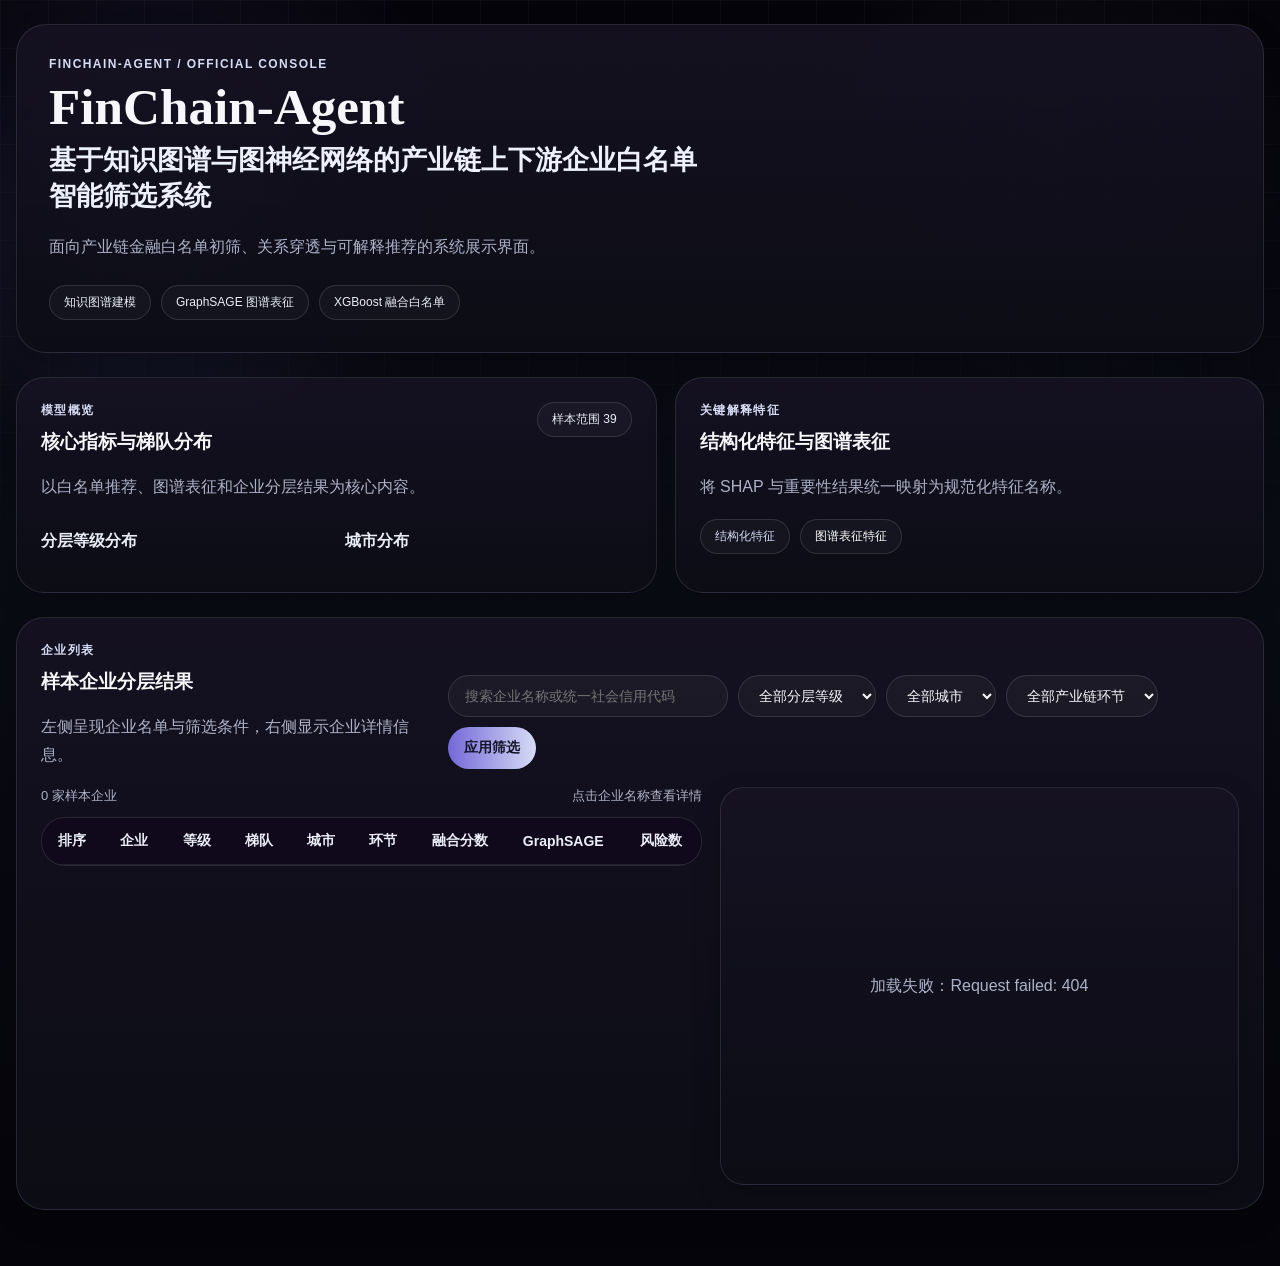
==== prototype_app/frontend/index.html @ d61d512c "Initial FinChain-Agent Pages release" ====
<!doctype html>
<html lang="zh-CN">
  <head>
    <meta charset="utf-8" />
    <meta name="viewport" content="width=device-width, initial-scale=1" />
    <title>FinChain-Agent 正式版展示台</title>
    <link rel="stylesheet" href="./styles.css" />
  </head>
  <body>
    <div class="backdrop">
      <div class="aurora aurora-a"></div>
      <div class="aurora aurora-b"></div>
      <div class="noise-overlay"></div>
      <div class="grid-overlay"></div>
    </div>

    <main class="page-shell">
      <section class="hero glass-surface glass-surface--hero" data-glass data-glass-mode="static">
        <div class="hero-copy">
          <p class="eyebrow">FinChain-Agent / Official Console</p>
          <h1>FinChain-Agent</h1>
          <h2>基于知识图谱与图神经网络的产业链上下游企业白名单智能筛选系统</h2>
          <p class="hero-text">
            面向产业链金融白名单初筛、关系穿透与可解释推荐的系统展示界面。
          </p>
          <div class="hero-tags">
            <span>知识图谱建模</span>
            <span>GraphSAGE 图谱表征</span>
            <span>XGBoost 融合白名单</span>
          </div>
        </div>
        <div class="hero-panel">
          <div id="summary-cards" class="summary-grid"></div>
        </div>
      </section>

      <section class="top-grid">
        <article class="panel glass-surface" data-glass data-glass-mode="lite">
          <div class="panel-head">
            <div>
              <p class="panel-kicker">模型概览</p>
              <h3>核心指标与梯队分布</h3>
              <p class="panel-desc">以白名单推荐、图谱表征和企业分层结果为核心内容。</p>
            </div>
            <div class="panel-chip">样本范围 <span id="sample-size-chip">39</span></div>
          </div>

          <div id="metric-panels" class="metric-panels"></div>

          <div class="overview-split">
            <section class="mini-section">
              <h4>分层等级分布</h4>
              <div id="demo-level-distribution" class="bar-list"></div>
            </section>
            <section class="mini-section">
              <h4>城市分布</h4>
              <div id="city-distribution" class="bar-list"></div>
            </section>
          </div>
        </article>

        <article class="panel glass-surface" data-glass data-glass-mode="lite">
          <div class="panel-head">
            <div>
              <p class="panel-kicker">关键解释特征</p>
              <h3>结构化特征与图谱表征</h3>
              <p class="panel-desc">将 SHAP 与重要性结果统一映射为规范化特征名称。</p>
            </div>
          </div>
          <div class="legend-row">
            <span class="legend-pill legend-structured">结构化特征</span>
            <span class="legend-pill legend-graph">图谱表征特征</span>
          </div>
          <div id="feature-importance" class="bar-list feature-list"></div>
        </article>
      </section>

      <section class="bottom-grid">
        <article class="panel glass-surface" data-glass data-glass-mode="static">
          <div class="panel-head filter-head">
            <div>
              <p class="panel-kicker">企业列表</p>
              <h3>样本企业分层结果</h3>
              <p class="panel-desc">左侧呈现企业名单与筛选条件，右侧显示企业详情信息。</p>
            </div>
            <form id="filter-form" class="filter-form">
              <input id="search-input" type="search" placeholder="搜索企业名称或统一社会信用代码" />
              <select id="level-select">
                <option value="">全部分层等级</option>
              </select>
              <select id="city-select">
                <option value="">全部城市</option>
              </select>
              <select id="chain-select">
                <option value="">全部产业链环节</option>
              </select>
              <button type="submit">应用筛选</button>
            </form>
          </div>

          <div class="content-grid">
            <div class="table-panel">
              <div class="table-meta">
                <span id="table-count">0 家样本企业</span>
                <span>点击企业名称查看详情</span>
              </div>
              <div class="table-wrap">
                <table>
                  <thead>
                    <tr>
                      <th>排序</th>
                      <th>企业</th>
                      <th>等级</th>
                      <th>梯队</th>
                      <th>城市</th>
                      <th>环节</th>
                      <th>融合分数</th>
                      <th>GraphSAGE</th>
                      <th>风险数</th>
                    </tr>
                  </thead>
                  <tbody id="company-table-body"></tbody>
                </table>
              </div>
            </div>

            <aside class="detail-panel glass-surface glass-surface--detail" data-glass data-glass-mode="lite">
              <div id="company-detail" class="detail-state">请选择左侧企业查看详情。</div>
            </aside>
          </div>
        </article>
      </section>
    </main>

    <template id="detail-template">
      <div class="detail-card">
        <div class="detail-header">
          <div>
            <p class="detail-eyebrow"></p>
            <h3 class="detail-title"></h3>
            <p class="detail-subtitle"></p>
          </div>
          <div class="level-badge"></div>
        </div>

        <div class="detail-metrics"></div>

        <section class="detail-section detail-section--summary">
          <div>
            <h4>企业概况</h4>
            <p class="detail-report"></p>
          </div>
          <div>
            <h4>解释结果</h4>
            <p><strong>正向驱动：</strong><span class="detail-positive"></span></p>
            <p><strong>负向约束：</strong><span class="detail-negative"></span></p>
          </div>
        </section>

        <section class="detail-section detail-section--split">
          <div>
            <h4>图谱指标</h4>
            <div class="graph-grid"></div>
          </div>
          <div>
            <h4>基础信息</h4>
            <div class="info-grid"></div>
          </div>
        </section>

        <section class="detail-section">
          <h4>经营范围</h4>
          <p class="detail-scope"></p>
        </section>
      </div>
    </template>

    <script>
      window.APP_DATA_MODE = window.APP_DATA_MODE || "api";
      window.APP_API_BASE = window.APP_API_BASE || "";
      window.APP_STATIC_BASE = window.APP_STATIC_BASE || ".";
    </script>
    <script src="./app.js"></script>
  </body>
</html>
---- prototype_app/frontend/styles.css ----
:root {
  --bg: #07040d;
  --bg-2: #12081d;
  --panel: rgba(14, 12, 24, 0.7);
  --panel-strong: rgba(18, 15, 30, 0.84);
  --text: #f7f7fb;
  --muted: #aeb2c7;
  --line: rgba(219, 223, 246, 0.12);
  --white-glow: rgba(255, 255, 255, 0.24);
  --violet: #8d82ff;
  --violet-2: #d7dcf5;
  --violet-3: #6059c7;
  --silver: #eaedf8;
  --soft-blue: #bfc8ea;
  --danger: #7f7aa0;
  --shadow: 0 24px 70px rgba(0, 0, 0, 0.42);
}

* {
  box-sizing: border-box;
}

html,
body {
  min-height: 100%;
}

body {
  margin: 0;
  font-family: "PingFang SC", "Noto Sans SC", "Helvetica Neue", sans-serif;
  color: var(--text);
  background:
    radial-gradient(circle at 12% 15%, rgba(141, 130, 255, 0.12), transparent 20%),
    radial-gradient(circle at 82% 12%, rgba(240, 243, 255, 0.04), transparent 16%),
    radial-gradient(circle at 78% 72%, rgba(96, 89, 199, 0.08), transparent 20%),
    linear-gradient(180deg, #05040a 0%, #0a0c14 42%, #05040a 100%);
}

.backdrop {
  position: fixed;
  inset: 0;
  pointer-events: none;
  overflow: hidden;
}

.aurora {
  position: absolute;
  border-radius: 999px;
  filter: blur(84px);
  opacity: 0.06;
}

.aurora-a {
  width: 420px;
  height: 420px;
  top: 50px;
  left: -60px;
  background: rgba(141, 130, 255, 0.24);
}

.aurora-b {
  width: 360px;
  height: 360px;
  right: -20px;
  top: 180px;
  background: rgba(215, 220, 245, 0.08);
}

.noise-overlay {
  position: absolute;
  inset: 0;
  opacity: 0.004;
  background-image:
    radial-gradient(circle at 20% 20%, white 0.7px, transparent 0.7px),
    radial-gradient(circle at 80% 70%, white 0.7px, transparent 0.7px);
  background-size: 24px 24px, 32px 32px;
}

.grid-overlay {
  position: absolute;
  inset: 0;
  background-image:
    linear-gradient(rgba(222, 226, 245, 0.045) 1px, transparent 1px),
    linear-gradient(90deg, rgba(222, 226, 245, 0.045) 1px, transparent 1px);
  background-size: 48px 48px;
  mask-image: linear-gradient(180deg, rgba(0,0,0,0.7), transparent 90%);
}

.page-shell {
  position: relative;
  width: min(1480px, calc(100vw - 32px));
  margin: 0 auto;
  padding: 24px 0 56px;
}

.glass-surface {
  position: relative;
  overflow: hidden;
  isolation: isolate;
}

.glass-surface--fallback {
  background: linear-gradient(180deg, rgba(22, 18, 34, 0.92), rgba(12, 13, 22, 0.96));
  border: 1px solid rgba(255, 255, 255, 0.14);
  box-shadow:
    inset 0 1px 0 rgba(255, 255, 255, 0.08),
    0 8px 20px rgba(0, 0, 0, 0.16);
}

.hero,
.panel,
.detail-panel {
  border: 1px solid var(--line);
  box-shadow: 0 10px 28px rgba(0, 0, 0, 0.18);
}

.hero,
.top-grid,
.bottom-grid,
.content-grid,
.overview-split,
.metric-panels,
.summary-grid,
.detail-metrics,
.detail-section--summary,
.detail-section--split,
.graph-grid,
.info-grid {
  display: grid;
  gap: 18px;
}

.hero {
  grid-template-columns: minmax(0, 1.15fr) minmax(360px, 0.85fr);
  border-radius: 30px;
  padding: 32px;
  margin-bottom: 24px;
}

.hero-copy {
  padding-right: 12px;
}

.eyebrow,
.panel-kicker,
.detail-eyebrow {
  margin: 0 0 10px;
  color: var(--violet-2);
  letter-spacing: 0.12em;
  text-transform: uppercase;
  font-size: 12px;
  font-weight: 700;
}

.hero h1,
.hero h2,
.panel h3,
.detail-title {
  margin: 0;
  font-family: "STSong", "Songti SC", serif;
}

.hero h1 {
  font-size: clamp(34px, 4vw, 60px);
  line-height: 1;
}

.hero h2 {
  margin-top: 10px;
  font-size: clamp(22px, 2.1vw, 30px);
  line-height: 1.35;
  color: #edf0fb;
  max-width: 920px;
}

.hero-text,
.panel-desc {
  margin: 18px 0 0;
  color: var(--muted);
  line-height: 1.75;
}

.hero-tags {
  display: flex;
  flex-wrap: wrap;
  gap: 10px;
  margin-top: 24px;
}

.hero-tags span,
.panel-chip,
.legend-pill {
  padding: 8px 14px;
  border-radius: 999px;
  border: 1px solid rgba(255, 255, 255, 0.12);
  background: rgba(255, 255, 255, 0.03);
  color: var(--silver);
  font-size: 12px;
}

.summary-grid {
  grid-template-columns: repeat(2, minmax(0, 1fr));
  height: 100%;
}

.summary-card,
.metric-card,
.info-item,
.metric-pill {
  border-radius: 22px;
  padding: 18px;
  border: 1px solid rgba(235, 237, 248, 0.08);
  background: linear-gradient(180deg, rgba(255,255,255,0.035), rgba(255,255,255,0.02));
}

.summary-card .label,
.metric-card .title,
.metric-pill .label,
.info-item .key {
  color: var(--muted);
}

.summary-card .value,
.metric-card .value,
.metric-pill .value {
  margin-top: 12px;
  font-size: clamp(17px, 1.35vw, 24px);
  font-weight: 800;
  color: white;
  line-height: 1.22;
  overflow-wrap: anywhere;
  word-break: break-word;
  hyphens: auto;
  font-variant-numeric: tabular-nums;
}

.summary-card .hint,
.metric-card .hint {
  margin-top: 10px;
  color: var(--muted);
  font-size: 13px;
}

.top-grid {
  grid-template-columns: minmax(0, 1fr) minmax(360px, 0.92fr);
  margin-bottom: 24px;
}

.bottom-grid {
  grid-template-columns: 1fr;
}

.panel {
  border-radius: 28px;
  padding: 24px;
}

.panel-head {
  display: flex;
  align-items: flex-start;
  justify-content: space-between;
  gap: 16px;
  margin-bottom: 18px;
}

.overview-split {
  grid-template-columns: repeat(2, minmax(0, 1fr));
  margin-top: 12px;
}

.mini-section h4,
.detail-section h4 {
  margin: 0 0 12px;
  color: var(--silver);
}

.legend-row {
  display: flex;
  gap: 10px;
  margin-bottom: 14px;
}

.legend-structured {
  color: var(--violet-2);
}

.legend-graph {
  color: white;
}

.bar-list {
  display: flex;
  flex-direction: column;
  gap: 12px;
}

.bar-row {
  display: grid;
  gap: 8px;
}

.bar-meta {
  display: flex;
  justify-content: space-between;
  gap: 8px;
  font-size: 13px;
  color: var(--silver);
}

.bar-track {
  width: 100%;
  height: 10px;
  border-radius: 999px;
  background: rgba(255, 255, 255, 0.08);
  overflow: hidden;
}

.bar-fill {
  height: 100%;
  border-radius: inherit;
  background: linear-gradient(90deg, var(--violet-3), var(--violet-2));
}

.bar-fill.graph {
  background: linear-gradient(90deg, #4f4ca8, #d7dcf5);
}

.filter-head {
  align-items: end;
}

.filter-form {
  display: flex;
  flex-wrap: wrap;
  gap: 10px;
}

.filter-form input,
.filter-form select,
.filter-form button {
  height: 42px;
  border-radius: 999px;
  border: 1px solid rgba(255, 255, 255, 0.12);
  padding: 0 16px;
  font-size: 14px;
  background: rgba(255, 255, 255, 0.04);
  color: var(--text);
}

.filter-form input {
  min-width: 280px;
}

.filter-form button {
  background: linear-gradient(90deg, #7368d8, #d7dcf5);
  color: #121528;
  border: none;
  cursor: pointer;
  font-weight: 700;
}

.content-grid {
  grid-template-columns: minmax(0, 1.12fr) minmax(360px, 0.88fr);
}

.table-meta {
  display: flex;
  justify-content: space-between;
  gap: 12px;
  margin-bottom: 12px;
  color: var(--muted);
  font-size: 13px;
}

.table-wrap {
  overflow: auto;
  border: 1px solid rgba(255, 255, 255, 0.08);
  border-radius: 24px;
  background: rgba(255, 255, 255, 0.025);
}

table {
  width: 100%;
  border-collapse: collapse;
}

th,
td {
  text-align: left;
  padding: 14px 16px;
  border-bottom: 1px solid rgba(255, 255, 255, 0.06);
  font-size: 14px;
}

th {
  position: sticky;
  top: 0;
  background: rgba(17, 10, 28, 0.96);
  color: var(--silver);
  z-index: 1;
}

tbody tr {
  cursor: pointer;
  transition: background 120ms ease;
}

tbody tr:hover,
tbody tr.active {
  background: rgba(141, 130, 255, 0.08);
}

td.level-a,
td.level-b,
td.level-c,
td.level-d {
  font-weight: 800;
}

td.level-a {
  color: white;
}

td.level-b {
  color: var(--violet-2);
}

td.level-c {
  color: var(--soft-blue);
}

td.level-d {
  color: var(--danger);
}

.detail-panel {
  border-radius: 24px;
  padding: 18px;
}

.detail-state,
.empty-state,
.empty-row {
  color: var(--muted);
  text-align: center;
  padding: 18px 12px;
}

.detail-state {
  min-height: 360px;
  display: flex;
  align-items: center;
  justify-content: center;
  line-height: 1.7;
}

.detail-card {
  display: grid;
  gap: 18px;
}

.detail-header {
  display: flex;
  justify-content: space-between;
  gap: 14px;
  align-items: flex-start;
}

.detail-title {
  font-size: 28px;
}

.detail-subtitle {
  margin: 6px 0 0;
  color: var(--muted);
  overflow-wrap: anywhere;
}

.level-badge {
  min-width: 58px;
  height: 58px;
  border-radius: 18px;
  display: grid;
  place-items: center;
  background: linear-gradient(135deg, #edf0fb, var(--violet));
  box-shadow: 0 4px 14px rgba(141, 130, 255, 0.12);
  color: #171a2c;
  font-weight: 900;
  font-size: 28px;
}

.detail-metrics {
  grid-template-columns: repeat(4, minmax(0, 1fr));
}

.detail-section {
  border-top: 1px solid rgba(255, 255, 255, 0.08);
  padding-top: 16px;
}

.detail-section p {
  margin: 0;
  color: var(--silver);
  line-height: 1.8;
  overflow-wrap: anywhere;
}

.metric-pill,
.info-item {
  min-width: 0;
}

.detail-section--summary,
.detail-section--split {
  grid-template-columns: repeat(2, minmax(0, 1fr));
  align-items: start;
}

.graph-grid,
.info-grid {
  grid-template-columns: repeat(2, minmax(0, 1fr));
}

.info-item .val {
  line-height: 1.55;
  word-break: break-word;
  color: white;
  overflow-wrap: anywhere;
}

@media (max-width: 1180px) {
  .hero,
  .top-grid,
  .content-grid,
  .overview-split,
  .detail-section--summary,
  .detail-section--split {
    grid-template-columns: 1fr;
  }

  .detail-metrics {
    grid-template-columns: repeat(2, minmax(0, 1fr));
  }
}

@media (max-width: 720px) {
  .page-shell {
    width: min(100vw - 20px, 100%);
    padding-top: 14px;
  }

  .hero,
  .panel,
  .detail-panel {
    border-radius: 22px;
    padding: 18px;
  }

  .summary-grid,
  .metric-panels,
  .detail-metrics,
  .graph-grid,
  .info-grid {
    grid-template-columns: 1fr;
  }

  .filter-form input {
    min-width: 100%;
  }
}
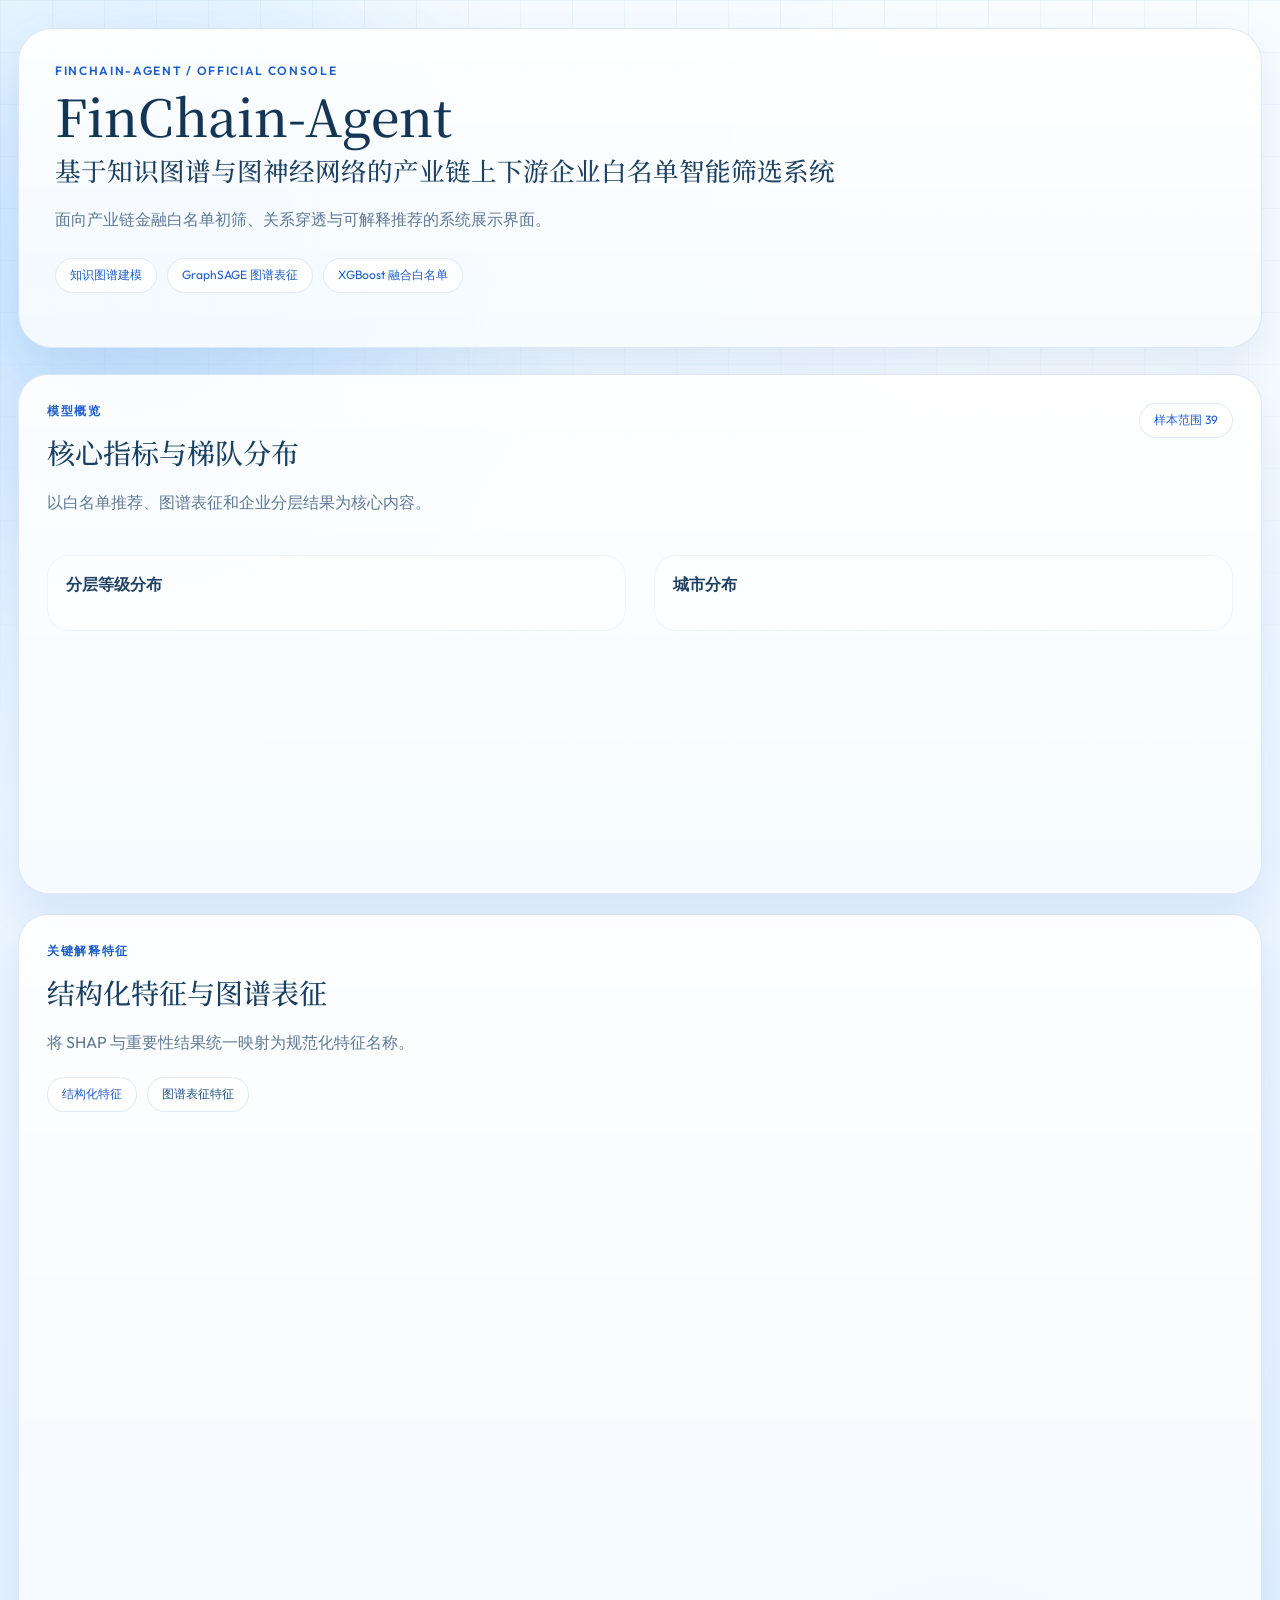
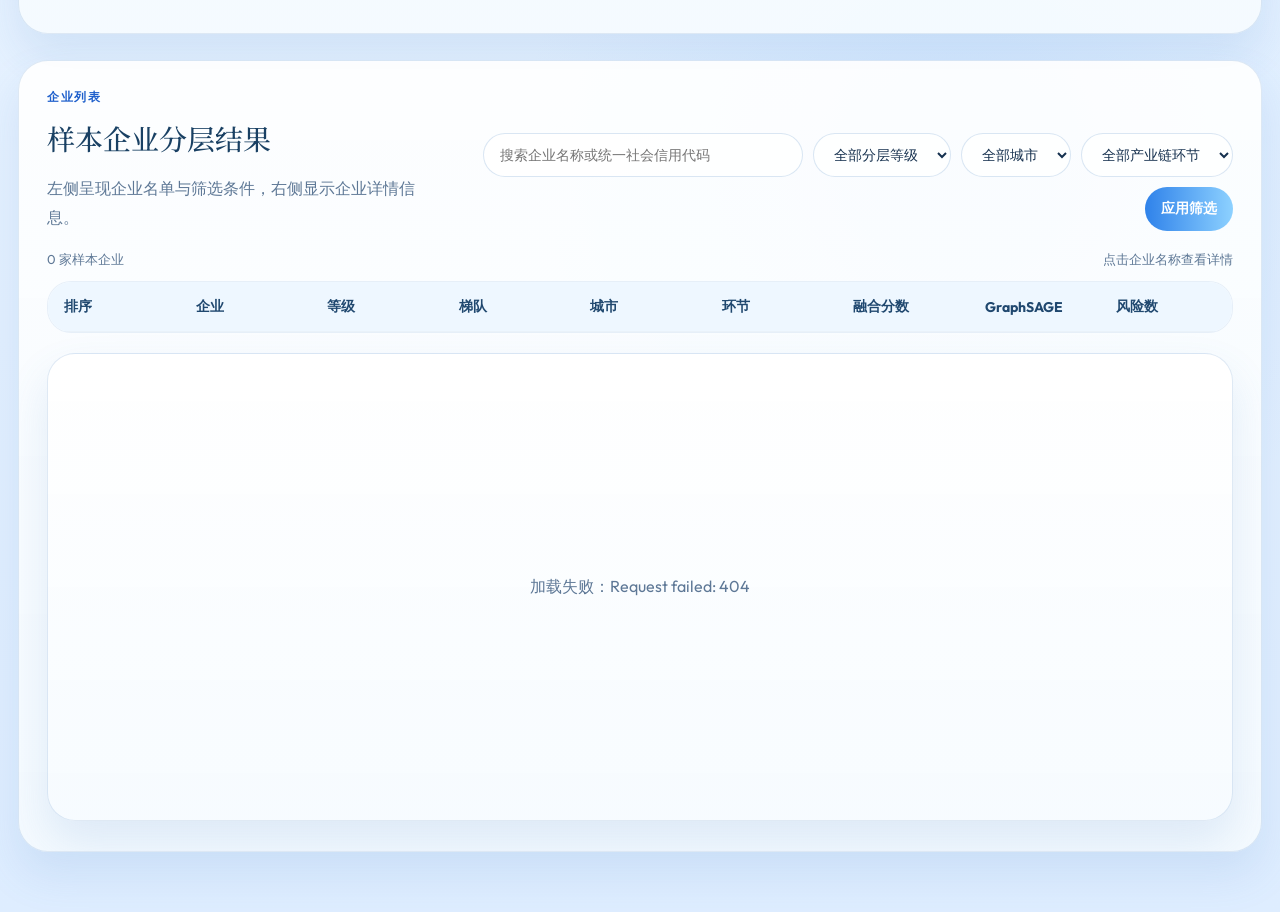
==== commit c09a0d56: "Refine blue layout and widen key sections" ====
--- a/prototype_app/frontend/index.html
+++ b/prototype_app/frontend/index.html
@@ -4,6 +4,12 @@
     <meta charset="utf-8" />
     <meta name="viewport" content="width=device-width, initial-scale=1" />
     <title>FinChain-Agent 正式版展示台</title>
+    <link rel="preconnect" href="https://fonts.googleapis.com" />
+    <link rel="preconnect" href="https://fonts.gstatic.com" crossorigin />
+    <link
+      href="https://fonts.googleapis.com/css2?family=Noto+Serif+SC:wght@400;500;600&family=Outfit:wght@300;400;500;600;700&display=swap"
+      rel="stylesheet"
+    />
     <link rel="stylesheet" href="./styles.css" />
   </head>
   <body>
@@ -35,7 +41,7 @@
       </section>
 
       <section class="top-grid">
-        <article class="panel glass-surface" data-glass data-glass-mode="lite">
+        <article class="panel panel--overview glass-surface" data-glass data-glass-mode="lite">
           <div class="panel-head">
             <div>
               <p class="panel-kicker">模型概览</p>
@@ -59,7 +65,7 @@
           </div>
         </article>
 
-        <article class="panel glass-surface" data-glass data-glass-mode="lite">
+        <article class="panel panel--insight glass-surface" data-glass data-glass-mode="lite">
           <div class="panel-head">
             <div>
               <p class="panel-kicker">关键解释特征</p>
--- a/prototype_app/frontend/styles.css
+++ b/prototype_app/frontend/styles.css
@@ -1,19 +1,20 @@
 :root {
-  --bg: #07040d;
-  --bg-2: #12081d;
-  --panel: rgba(14, 12, 24, 0.7);
-  --panel-strong: rgba(18, 15, 30, 0.84);
-  --text: #f7f7fb;
-  --muted: #aeb2c7;
-  --line: rgba(219, 223, 246, 0.12);
-  --white-glow: rgba(255, 255, 255, 0.24);
-  --violet: #8d82ff;
-  --violet-2: #d7dcf5;
-  --violet-3: #6059c7;
-  --silver: #eaedf8;
-  --soft-blue: #bfc8ea;
-  --danger: #7f7aa0;
-  --shadow: 0 24px 70px rgba(0, 0, 0, 0.42);
+  --bg: #eef6ff;
+  --bg-2: #d9ebff;
+  --panel: rgba(255, 255, 255, 0.8);
+  --panel-strong: rgba(255, 255, 255, 0.92);
+  --text: #16314f;
+  --muted: #5e7896;
+  --line: rgba(80, 134, 191, 0.18);
+  --line-strong: rgba(80, 134, 191, 0.32);
+  --blue: #3b82f6;
+  --blue-2: #74b8ff;
+  --blue-3: #1d5ecb;
+  --ice: #f7fbff;
+  --sky: #d8ecff;
+  --soft: #90aeca;
+  --danger: #6d8aa8;
+  --shadow: 0 22px 44px rgba(79, 135, 196, 0.14);
 }
 
 * {
@@ -27,13 +28,13 @@
 
 body {
   margin: 0;
-  font-family: "PingFang SC", "Noto Sans SC", "Helvetica Neue", sans-serif;
+  font-family: "Outfit", "Avenir Next", "PingFang SC", "Noto Sans SC", sans-serif;
   color: var(--text);
   background:
-    radial-gradient(circle at 12% 15%, rgba(141, 130, 255, 0.12), transparent 20%),
-    radial-gradient(circle at 82% 12%, rgba(240, 243, 255, 0.04), transparent 16%),
-    radial-gradient(circle at 78% 72%, rgba(96, 89, 199, 0.08), transparent 20%),
-    linear-gradient(180deg, #05040a 0%, #0a0c14 42%, #05040a 100%);
+    radial-gradient(circle at 8% 12%, rgba(116, 184, 255, 0.24), transparent 20%),
+    radial-gradient(circle at 84% 10%, rgba(255, 255, 255, 0.7), transparent 18%),
+    radial-gradient(circle at 75% 70%, rgba(130, 189, 255, 0.18), transparent 22%),
+    linear-gradient(180deg, #f5fbff 0%, #eaf4ff 45%, #deedff 100%);
 }
 
 .backdrop {
@@ -46,33 +47,33 @@
 .aurora {
   position: absolute;
   border-radius: 999px;
-  filter: blur(84px);
-  opacity: 0.06;
+  filter: blur(92px);
+  opacity: 0.48;
 }
 
 .aurora-a {
+  width: 460px;
+  height: 460px;
+  top: 36px;
+  left: -60px;
+  background: rgba(125, 191, 255, 0.34);
+}
+
+.aurora-b {
   width: 420px;
   height: 420px;
-  top: 50px;
-  left: -60px;
-  background: rgba(141, 130, 255, 0.24);
-}
-
-.aurora-b {
-  width: 360px;
-  height: 360px;
-  right: -20px;
-  top: 180px;
-  background: rgba(215, 220, 245, 0.08);
+  right: 0;
+  top: 200px;
+  background: rgba(255, 255, 255, 0.46);
 }
 
 .noise-overlay {
   position: absolute;
   inset: 0;
-  opacity: 0.004;
+  opacity: 0.01;
   background-image:
-    radial-gradient(circle at 20% 20%, white 0.7px, transparent 0.7px),
-    radial-gradient(circle at 80% 70%, white 0.7px, transparent 0.7px);
+    radial-gradient(circle at 20% 20%, #7cb3e8 0.6px, transparent 0.6px),
+    radial-gradient(circle at 80% 70%, #7cb3e8 0.6px, transparent 0.6px);
   background-size: 24px 24px, 32px 32px;
 }
 
@@ -80,17 +81,17 @@
   position: absolute;
   inset: 0;
   background-image:
-    linear-gradient(rgba(222, 226, 245, 0.045) 1px, transparent 1px),
-    linear-gradient(90deg, rgba(222, 226, 245, 0.045) 1px, transparent 1px);
-  background-size: 48px 48px;
-  mask-image: linear-gradient(180deg, rgba(0,0,0,0.7), transparent 90%);
+    linear-gradient(rgba(125, 176, 226, 0.11) 1px, transparent 1px),
+    linear-gradient(90deg, rgba(125, 176, 226, 0.11) 1px, transparent 1px);
+  background-size: 52px 52px;
+  mask-image: linear-gradient(180deg, rgba(0, 0, 0, 0.88), transparent 96%);
 }
 
 .page-shell {
   position: relative;
-  width: min(1480px, calc(100vw - 32px));
+  width: min(1720px, calc(100vw - 36px));
   margin: 0 auto;
-  padding: 24px 0 56px;
+  padding: 28px 0 60px;
 }
 
 .glass-surface {
@@ -100,18 +101,18 @@
 }
 
 .glass-surface--fallback {
-  background: linear-gradient(180deg, rgba(22, 18, 34, 0.92), rgba(12, 13, 22, 0.96));
-  border: 1px solid rgba(255, 255, 255, 0.14);
+  background: linear-gradient(180deg, rgba(255, 255, 255, 0.9), rgba(246, 251, 255, 0.92));
+  border: 1px solid rgba(97, 146, 201, 0.16);
   box-shadow:
-    inset 0 1px 0 rgba(255, 255, 255, 0.08),
-    0 8px 20px rgba(0, 0, 0, 0.16);
+    inset 0 1px 0 rgba(255, 255, 255, 0.88),
+    0 12px 26px rgba(111, 163, 223, 0.12);
 }
 
 .hero,
 .panel,
 .detail-panel {
   border: 1px solid var(--line);
-  box-shadow: 0 10px 28px rgba(0, 0, 0, 0.18);
+  box-shadow: var(--shadow);
 }
 
 .hero,
@@ -127,29 +128,29 @@
 .graph-grid,
 .info-grid {
   display: grid;
-  gap: 18px;
+  gap: 20px;
 }
 
 .hero {
-  grid-template-columns: minmax(0, 1.15fr) minmax(360px, 0.85fr);
-  border-radius: 30px;
-  padding: 32px;
-  margin-bottom: 24px;
+  grid-template-columns: minmax(0, 1.15fr) minmax(560px, 0.85fr);
+  border-radius: 34px;
+  padding: 34px 36px;
+  margin-bottom: 26px;
 }
 
 .hero-copy {
-  padding-right: 12px;
+  padding-right: 16px;
 }
 
 .eyebrow,
 .panel-kicker,
 .detail-eyebrow {
-  margin: 0 0 10px;
-  color: var(--violet-2);
-  letter-spacing: 0.12em;
+  margin: 0 0 12px;
+  color: var(--blue-3);
+  letter-spacing: 0.14em;
   text-transform: uppercase;
   font-size: 12px;
-  font-weight: 700;
+  font-weight: 600;
 }
 
 .hero h1,
@@ -157,27 +158,37 @@
 .panel h3,
 .detail-title {
   margin: 0;
-  font-family: "STSong", "Songti SC", serif;
+}
+
+.hero h1,
+.hero h2,
+.panel h3,
+.detail-title {
+  font-family: "Noto Serif SC", "Baskerville", serif;
 }
 
 .hero h1 {
-  font-size: clamp(34px, 4vw, 60px);
+  font-size: clamp(40px, 4vw, 68px);
   line-height: 1;
+  font-weight: 500;
+  color: #143656;
 }
 
 .hero h2 {
-  margin-top: 10px;
-  font-size: clamp(22px, 2.1vw, 30px);
-  line-height: 1.35;
-  color: #edf0fb;
-  max-width: 920px;
+  margin-top: 12px;
+  font-size: clamp(24px, 2vw, 34px);
+  line-height: 1.4;
+  color: #1f4264;
+  max-width: 840px;
+  font-weight: 500;
 }
 
 .hero-text,
 .panel-desc {
-  margin: 18px 0 0;
+  margin: 16px 0 0;
   color: var(--muted);
-  line-height: 1.75;
+  line-height: 1.8;
+  max-width: 760px;
 }
 
 .hero-tags {
@@ -192,25 +203,29 @@
 .legend-pill {
   padding: 8px 14px;
   border-radius: 999px;
-  border: 1px solid rgba(255, 255, 255, 0.12);
-  background: rgba(255, 255, 255, 0.03);
-  color: var(--silver);
+  border: 1px solid rgba(71, 130, 194, 0.16);
+  background: rgba(255, 255, 255, 0.76);
+  color: var(--blue-3);
   font-size: 12px;
+  white-space: nowrap;
+}
+
+.hero-panel {
+  display: flex;
+  align-items: stretch;
 }
 
 .summary-grid {
   grid-template-columns: repeat(2, minmax(0, 1fr));
-  height: 100%;
-}
-
-.summary-card,
-.metric-card,
-.info-item,
-.metric-pill {
-  border-radius: 22px;
-  padding: 18px;
-  border: 1px solid rgba(235, 237, 248, 0.08);
-  background: linear-gradient(180deg, rgba(255,255,255,0.035), rgba(255,255,255,0.02));
+  align-content: space-between;
+  width: 100%;
+  gap: 16px 18px;
+}
+
+.summary-card {
+  padding: 4px 2px 12px;
+  border-bottom: 1px solid rgba(85, 136, 194, 0.18);
+  background: transparent;
 }
 
 .summary-card .label,
@@ -223,27 +238,26 @@
 .summary-card .value,
 .metric-card .value,
 .metric-pill .value {
-  margin-top: 12px;
-  font-size: clamp(17px, 1.35vw, 24px);
-  font-weight: 800;
-  color: white;
-  line-height: 1.22;
-  overflow-wrap: anywhere;
-  word-break: break-word;
-  hyphens: auto;
+  margin-top: 8px;
+  font-size: clamp(22px, 1.5vw, 32px);
+  font-weight: 600;
+  color: #15314c;
+  line-height: 1.16;
+  white-space: nowrap;
+  word-break: keep-all;
   font-variant-numeric: tabular-nums;
 }
 
 .summary-card .hint,
 .metric-card .hint {
-  margin-top: 10px;
+  margin-top: 8px;
   color: var(--muted);
   font-size: 13px;
 }
 
 .top-grid {
-  grid-template-columns: minmax(0, 1fr) minmax(360px, 0.92fr);
-  margin-bottom: 24px;
+  grid-template-columns: 1fr;
+  margin-bottom: 26px;
 }
 
 .bottom-grid {
@@ -251,41 +265,77 @@
 }
 
 .panel {
-  border-radius: 28px;
-  padding: 24px;
+  border-radius: 30px;
+  padding: 28px 28px 30px;
 }
 
 .panel-head {
   display: flex;
   align-items: flex-start;
   justify-content: space-between;
-  gap: 16px;
-  margin-bottom: 18px;
+  gap: 18px;
+  margin-bottom: 20px;
+}
+
+.panel-head h3 {
+  font-size: clamp(28px, 2vw, 38px);
+  font-weight: 500;
+  color: #194063;
+}
+
+.panel--overview {
+  min-height: 520px;
+}
+
+.panel--insight {
+  min-height: 720px;
+}
+
+.metric-panels {
+  grid-template-columns: repeat(2, minmax(0, 1fr));
+  margin: 6px 0 6px;
+}
+
+.metric-card {
+  border-radius: 0;
+  padding: 0 0 16px;
+  border: 0;
+  border-bottom: 1px solid rgba(80, 134, 191, 0.16);
+  background: transparent;
 }
 
 .overview-split {
   grid-template-columns: repeat(2, minmax(0, 1fr));
-  margin-top: 12px;
+  margin-top: 18px;
+  gap: 28px;
+}
+
+.mini-section,
+.detail-section {
+  background: rgba(255, 255, 255, 0.36);
+  border: 1px solid rgba(115, 162, 210, 0.1);
+  border-radius: 22px;
+  padding: 18px 18px 20px;
 }
 
 .mini-section h4,
 .detail-section h4 {
-  margin: 0 0 12px;
-  color: var(--silver);
+  margin: 0 0 14px;
+  color: #1f4264;
 }
 
 .legend-row {
   display: flex;
   gap: 10px;
-  margin-bottom: 14px;
+  margin-bottom: 18px;
 }
 
 .legend-structured {
-  color: var(--violet-2);
+  color: var(--blue-3);
 }
 
 .legend-graph {
-  color: white;
+  color: #215386;
 }
 
 .bar-list {
@@ -303,26 +353,37 @@
   display: flex;
   justify-content: space-between;
   gap: 8px;
-  font-size: 13px;
-  color: var(--silver);
+  font-size: 14px;
+  color: #234b74;
+}
+
+.bar-meta span:last-child {
+  flex: 0 0 auto;
+  white-space: nowrap;
 }
 
 .bar-track {
   width: 100%;
   height: 10px;
   border-radius: 999px;
-  background: rgba(255, 255, 255, 0.08);
+  background: rgba(107, 161, 219, 0.18);
   overflow: hidden;
 }
 
 .bar-fill {
   height: 100%;
   border-radius: inherit;
-  background: linear-gradient(90deg, var(--violet-3), var(--violet-2));
+  background: linear-gradient(90deg, var(--blue), var(--blue-2));
 }
 
 .bar-fill.graph {
-  background: linear-gradient(90deg, #4f4ca8, #d7dcf5);
+  background: linear-gradient(90deg, #1d5ecb, #7cc1ff);
+}
+
+.feature-list .bar-meta span:first-child {
+  white-space: nowrap;
+  overflow: hidden;
+  text-overflow: ellipsis;
 }
 
 .filter-head {
@@ -333,34 +394,40 @@
   display: flex;
   flex-wrap: wrap;
   gap: 10px;
+  justify-content: flex-end;
 }
 
 .filter-form input,
 .filter-form select,
 .filter-form button {
-  height: 42px;
+  height: 44px;
   border-radius: 999px;
-  border: 1px solid rgba(255, 255, 255, 0.12);
+  border: 1px solid rgba(71, 130, 194, 0.2);
   padding: 0 16px;
   font-size: 14px;
-  background: rgba(255, 255, 255, 0.04);
+  background: rgba(255, 255, 255, 0.72);
   color: var(--text);
 }
 
 .filter-form input {
-  min-width: 280px;
+  min-width: 320px;
 }
 
 .filter-form button {
-  background: linear-gradient(90deg, #7368d8, #d7dcf5);
-  color: #121528;
+  background: linear-gradient(90deg, #2f82ea, #8dd1ff);
+  color: white;
   border: none;
   cursor: pointer;
-  font-weight: 700;
+  font-weight: 600;
 }
 
 .content-grid {
-  grid-template-columns: minmax(0, 1.12fr) minmax(360px, 0.88fr);
+  grid-template-columns: minmax(860px, 1.55fr) minmax(540px, 0.95fr);
+  align-items: start;
+}
+
+.table-panel {
+  min-width: 0;
 }
 
 .table-meta {
@@ -374,30 +441,32 @@
 
 .table-wrap {
   overflow: auto;
-  border: 1px solid rgba(255, 255, 255, 0.08);
+  border: 1px solid rgba(87, 143, 201, 0.14);
   border-radius: 24px;
-  background: rgba(255, 255, 255, 0.025);
+  background: rgba(255, 255, 255, 0.72);
 }
 
 table {
   width: 100%;
   border-collapse: collapse;
+  table-layout: fixed;
 }
 
 th,
 td {
   text-align: left;
-  padding: 14px 16px;
-  border-bottom: 1px solid rgba(255, 255, 255, 0.06);
+  padding: 15px 16px;
+  border-bottom: 1px solid rgba(93, 148, 205, 0.12);
   font-size: 14px;
 }
 
 th {
   position: sticky;
   top: 0;
-  background: rgba(17, 10, 28, 0.96);
-  color: var(--silver);
+  background: rgba(238, 247, 255, 0.98);
+  color: #20486f;
   z-index: 1;
+  white-space: nowrap;
 }
 
 tbody tr {
@@ -407,35 +476,52 @@
 
 tbody tr:hover,
 tbody tr.active {
-  background: rgba(141, 130, 255, 0.08);
+  background: rgba(116, 184, 255, 0.16);
 }
 
 td.level-a,
 td.level-b,
 td.level-c,
 td.level-d {
-  font-weight: 800;
+  font-weight: 700;
 }
 
 td.level-a {
-  color: white;
+  color: #1650a6;
 }
 
 td.level-b {
-  color: var(--violet-2);
+  color: #2871d0;
 }
 
 td.level-c {
-  color: var(--soft-blue);
+  color: #4d87c5;
 }
 
 td.level-d {
-  color: var(--danger);
+  color: #7997b4;
+}
+
+.cell-rank,
+.cell-level,
+.cell-bucket,
+.cell-city,
+.cell-chain,
+.cell-score,
+.cell-risk {
+  white-space: nowrap;
+}
+
+.cell-company {
+  overflow: hidden;
+  text-overflow: ellipsis;
+  white-space: nowrap;
 }
 
 .detail-panel {
-  border-radius: 24px;
-  padding: 18px;
+  border-radius: 28px;
+  padding: 22px 22px 24px;
+  min-width: 0;
 }
 
 .detail-state,
@@ -447,7 +533,7 @@
 }
 
 .detail-state {
-  min-height: 360px;
+  min-height: 420px;
   display: flex;
   align-items: center;
   justify-content: center;
@@ -456,7 +542,7 @@
 
 .detail-card {
   display: grid;
-  gap: 18px;
+  gap: 22px;
 }
 
 .detail-header {
@@ -467,40 +553,53 @@
 }
 
 .detail-title {
-  font-size: 28px;
+  font-size: 30px;
+  line-height: 1.25;
+  color: #1b4266;
 }
 
 .detail-subtitle {
-  margin: 6px 0 0;
+  margin: 8px 0 0;
   color: var(--muted);
-  overflow-wrap: anywhere;
+  overflow: hidden;
+  text-overflow: ellipsis;
+  white-space: nowrap;
 }
 
 .level-badge {
-  min-width: 58px;
-  height: 58px;
-  border-radius: 18px;
+  min-width: 64px;
+  height: 64px;
+  border-radius: 20px;
   display: grid;
   place-items: center;
-  background: linear-gradient(135deg, #edf0fb, var(--violet));
-  box-shadow: 0 4px 14px rgba(141, 130, 255, 0.12);
-  color: #171a2c;
-  font-weight: 900;
-  font-size: 28px;
+  background: linear-gradient(135deg, #f4fbff, #7fc4ff);
+  box-shadow: 0 10px 20px rgba(83, 150, 214, 0.2);
+  color: #1a4b80;
+  font-weight: 700;
+  font-size: 30px;
 }
 
 .detail-metrics {
   grid-template-columns: repeat(4, minmax(0, 1fr));
+  gap: 14px;
+}
+
+.metric-pill {
+  border-radius: 18px;
+  padding: 14px 0 12px;
+  border: 0;
+  border-bottom: 1px solid rgba(80, 134, 191, 0.18);
+  background: transparent;
 }
 
 .detail-section {
-  border-top: 1px solid rgba(255, 255, 255, 0.08);
-  padding-top: 16px;
+  border-top: 0;
+  padding-top: 18px;
 }
 
 .detail-section p {
   margin: 0;
-  color: var(--silver);
+  color: #244c75;
   line-height: 1.8;
   overflow-wrap: anywhere;
 }
@@ -510,7 +609,10 @@
   min-width: 0;
 }
 
-.detail-section--summary,
+.detail-section--summary {
+  grid-template-columns: 1fr;
+}
+
 .detail-section--split {
   grid-template-columns: repeat(2, minmax(0, 1fr));
   align-items: start;
@@ -519,21 +621,43 @@
 .graph-grid,
 .info-grid {
   grid-template-columns: repeat(2, minmax(0, 1fr));
+  gap: 12px 14px;
+}
+
+.info-item {
+  border-radius: 14px;
+  padding: 12px 0 10px;
+  border: 0;
+  border-bottom: 1px solid rgba(86, 137, 193, 0.14);
+  background: transparent;
 }
 
 .info-item .val {
-  line-height: 1.55;
-  word-break: break-word;
-  color: white;
-  overflow-wrap: anywhere;
+  display: block;
+  line-height: 1.45;
+  white-space: nowrap;
+  overflow: hidden;
+  text-overflow: ellipsis;
+  color: #15314c;
+}
+
+@media (max-width: 1380px) {
+  .hero {
+    grid-template-columns: 1fr;
+  }
+
+  .content-grid {
+    grid-template-columns: 1fr;
+  }
+
+  .detail-panel {
+    order: 2;
+  }
 }
 
 @media (max-width: 1180px) {
-  .hero,
-  .top-grid,
-  .content-grid,
   .overview-split,
-  .detail-section--summary,
+  .metric-panels,
   .detail-section--split {
     grid-template-columns: 1fr;
   }
@@ -545,7 +669,7 @@
 
 @media (max-width: 720px) {
   .page-shell {
-    width: min(100vw - 20px, 100%);
+    width: min(100vw - 18px, 100%);
     padding-top: 14px;
   }
 
@@ -557,7 +681,6 @@
   }
 
   .summary-grid,
-  .metric-panels,
   .detail-metrics,
   .graph-grid,
   .info-grid {
@@ -567,4 +690,9 @@
   .filter-form input {
     min-width: 100%;
   }
-}
+
+  .detail-subtitle,
+  .cell-company {
+    white-space: normal;
+  }
+}
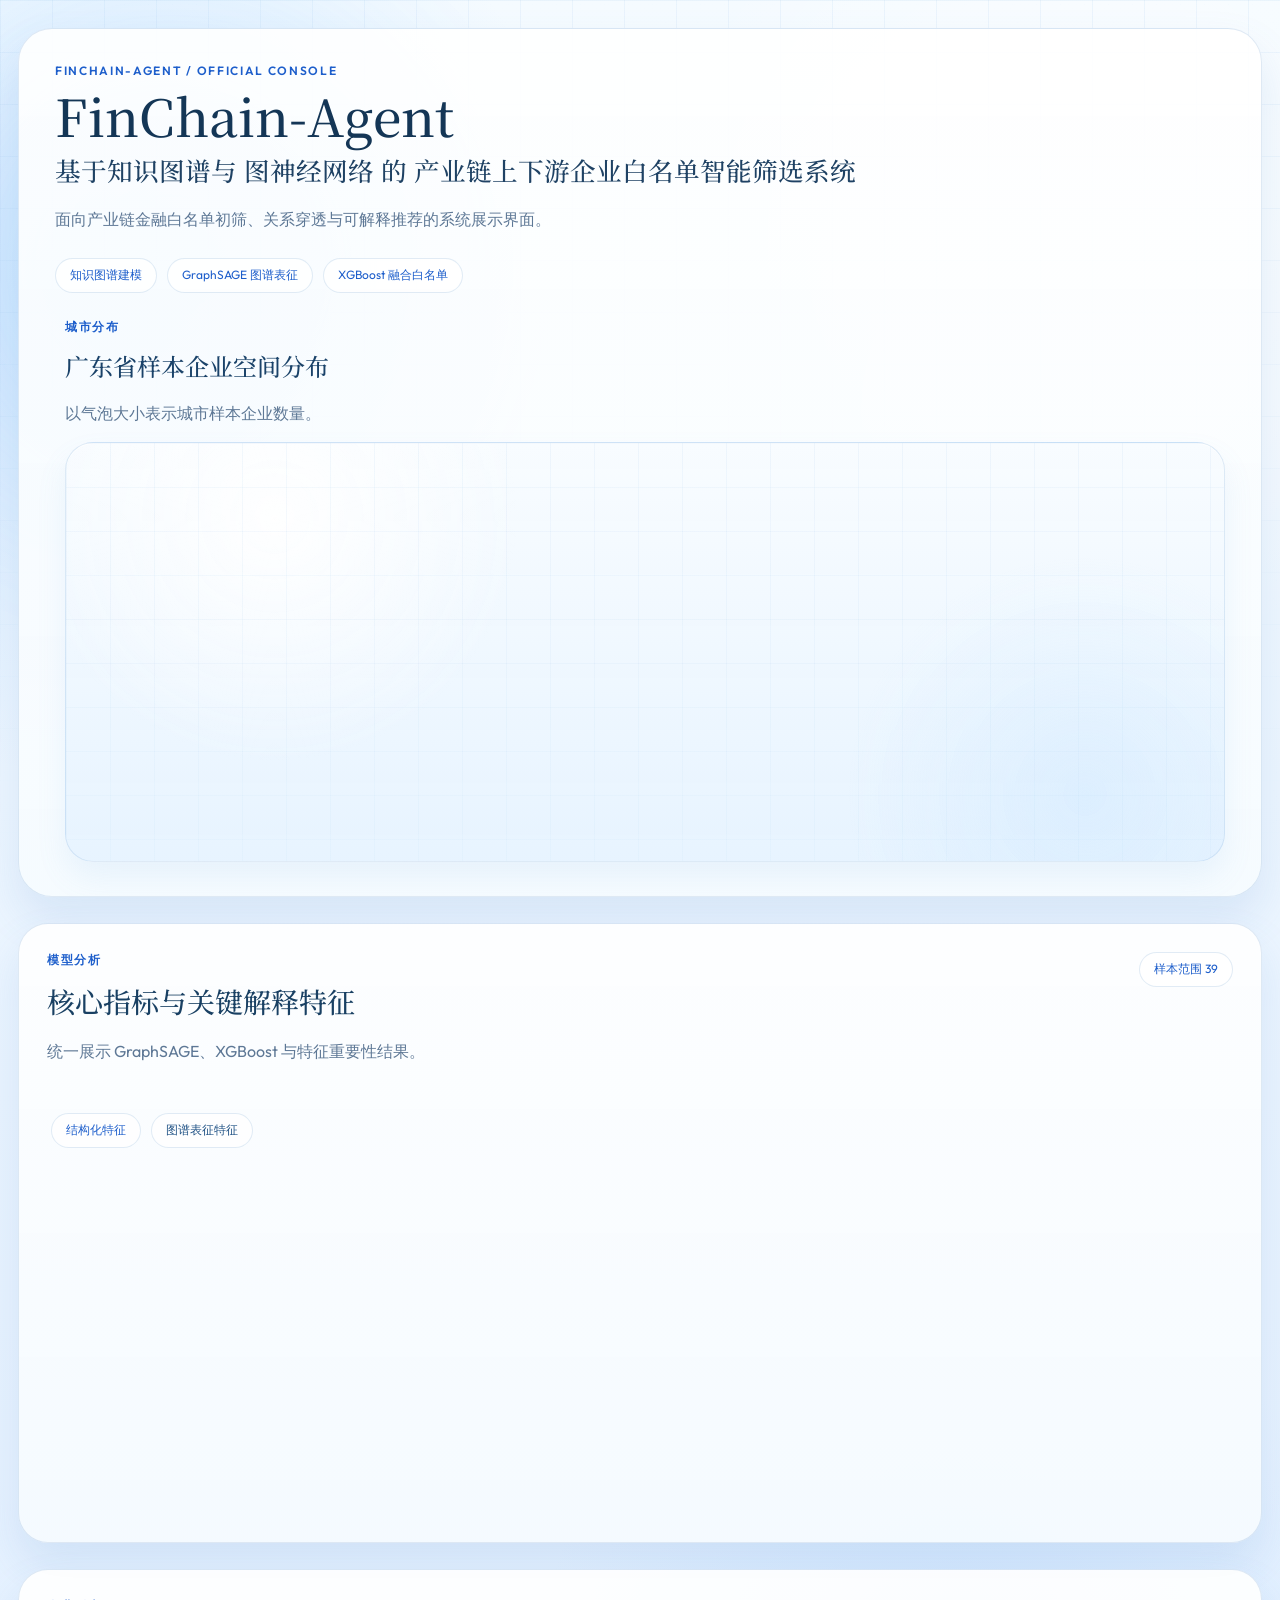
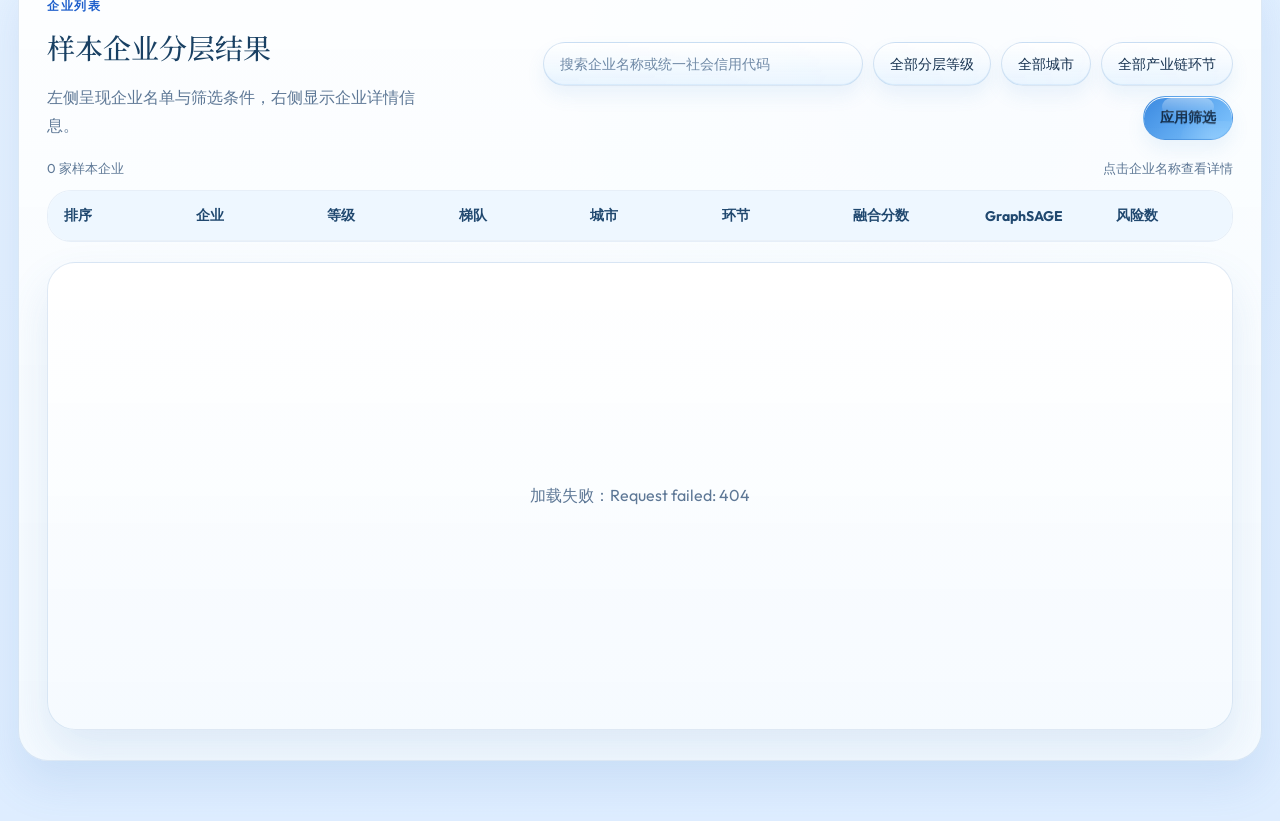
==== commit 2ffcbf9d: "Update FinChain-Agent hero map and analysis layout" ====
--- a/prototype_app/frontend/index.html
+++ b/prototype_app/frontend/index.html
@@ -24,8 +24,8 @@
       <section class="hero glass-surface glass-surface--hero" data-glass data-glass-mode="static">
         <div class="hero-copy">
           <p class="eyebrow">FinChain-Agent / Official Console</p>
-          <h1>FinChain-Agent</h1>
-          <h2>基于知识图谱与图神经网络的产业链上下游企业白名单智能筛选系统</h2>
+          <h1 data-blur-text data-animate-by="letters" data-direction="top">FinChain-Agent</h1>
+          <h2 data-blur-text data-animate-by="phrases" data-direction="bottom">基于知识图谱与图神经网络的产业链上下游企业白名单智能筛选系统</h2>
           <p class="hero-text">
             面向产业链金融白名单初筛、关系穿透与可解释推荐的系统展示界面。
           </p>
@@ -34,50 +34,44 @@
             <span>GraphSAGE 图谱表征</span>
             <span>XGBoost 融合白名单</span>
           </div>
+          <div id="summary-cards" class="summary-grid"></div>
         </div>
         <div class="hero-panel">
-          <div id="summary-cards" class="summary-grid"></div>
+          <div class="map-card">
+            <div class="map-head">
+              <div>
+                <p class="panel-kicker">城市分布</p>
+                <h3>广东省样本企业空间分布</h3>
+                <p class="panel-desc">以气泡大小表示城市样本企业数量。</p>
+              </div>
+            </div>
+            <div id="guangdong-map" class="guangdong-map"></div>
+          </div>
         </div>
       </section>
 
       <section class="top-grid">
-        <article class="panel panel--overview glass-surface" data-glass data-glass-mode="lite">
+        <article class="panel panel--analysis glass-surface" data-glass data-glass-mode="lite">
           <div class="panel-head">
             <div>
-              <p class="panel-kicker">模型概览</p>
-              <h3>核心指标与梯队分布</h3>
-              <p class="panel-desc">以白名单推荐、图谱表征和企业分层结果为核心内容。</p>
+              <p class="panel-kicker">模型分析</p>
+              <h3>核心指标与关键解释特征</h3>
+              <p class="panel-desc">统一展示 GraphSAGE、XGBoost 与特征重要性结果。</p>
             </div>
             <div class="panel-chip">样本范围 <span id="sample-size-chip">39</span></div>
           </div>
-
-          <div id="metric-panels" class="metric-panels"></div>
-
-          <div class="overview-split">
-            <section class="mini-section">
-              <h4>分层等级分布</h4>
-              <div id="demo-level-distribution" class="bar-list"></div>
+          <div class="analysis-grid">
+            <section class="analysis-metrics">
+              <div id="metric-panels" class="metric-panels"></div>
             </section>
-            <section class="mini-section">
-              <h4>城市分布</h4>
-              <div id="city-distribution" class="bar-list"></div>
+            <section class="analysis-features">
+              <div class="legend-row">
+                <span class="legend-pill legend-structured">结构化特征</span>
+                <span class="legend-pill legend-graph">图谱表征特征</span>
+              </div>
+              <div id="feature-importance" class="bar-list feature-list"></div>
             </section>
           </div>
-        </article>
-
-        <article class="panel panel--insight glass-surface" data-glass data-glass-mode="lite">
-          <div class="panel-head">
-            <div>
-              <p class="panel-kicker">关键解释特征</p>
-              <h3>结构化特征与图谱表征</h3>
-              <p class="panel-desc">将 SHAP 与重要性结果统一映射为规范化特征名称。</p>
-            </div>
-          </div>
-          <div class="legend-row">
-            <span class="legend-pill legend-structured">结构化特征</span>
-            <span class="legend-pill legend-graph">图谱表征特征</span>
-          </div>
-          <div id="feature-importance" class="bar-list feature-list"></div>
         </article>
       </section>
 
@@ -90,17 +84,22 @@
               <p class="panel-desc">左侧呈现企业名单与筛选条件，右侧显示企业详情信息。</p>
             </div>
             <form id="filter-form" class="filter-form">
-              <input id="search-input" type="search" placeholder="搜索企业名称或统一社会信用代码" />
-              <select id="level-select">
+              <input
+                id="search-input"
+                class="liquid-control"
+                type="search"
+                placeholder="搜索企业名称或统一社会信用代码"
+              />
+              <select id="level-select" class="liquid-control">
                 <option value="">全部分层等级</option>
               </select>
-              <select id="city-select">
+              <select id="city-select" class="liquid-control">
                 <option value="">全部城市</option>
               </select>
-              <select id="chain-select">
+              <select id="chain-select" class="liquid-control">
                 <option value="">全部产业链环节</option>
               </select>
-              <button type="submit">应用筛选</button>
+              <button type="submit" class="liquid-button">应用筛选</button>
             </form>
           </div>
 
--- a/prototype_app/frontend/styles.css
+++ b/prototype_app/frontend/styles.css
@@ -1,6 +1,7 @@
 :root {
   --bg: #eef6ff;
   --bg-2: #d9ebff;
+  --bg-3: #c9e3ff;
   --panel: rgba(255, 255, 255, 0.8);
   --panel-strong: rgba(255, 255, 255, 0.92);
   --text: #16314f;
@@ -10,6 +11,10 @@
   --blue: #3b82f6;
   --blue-2: #74b8ff;
   --blue-3: #1d5ecb;
+  --blue-4: #98d3ff;
+  --blue-5: #2a73da;
+  --blue-deep: #0f4f9d;
+  --blue-steel: #5b8fcb;
   --ice: #f7fbff;
   --sky: #d8ecff;
   --soft: #90aeca;
@@ -136,10 +141,13 @@
   border-radius: 34px;
   padding: 34px 36px;
   margin-bottom: 26px;
+  align-items: stretch;
 }
 
 .hero-copy {
   padding-right: 16px;
+  display: flex;
+  flex-direction: column;
 }
 
 .eyebrow,
@@ -189,6 +197,33 @@
   color: var(--muted);
   line-height: 1.8;
   max-width: 760px;
+}
+
+.blur-text {
+  display: flex;
+  flex-wrap: wrap;
+  gap: 0;
+}
+
+.blur-text__segment {
+  display: inline-block;
+  opacity: 0;
+  filter: blur(12px);
+  transform: translate3d(0, 18px, 0);
+  will-change: transform, filter, opacity;
+}
+
+.blur-text__segment[data-direction="top"] {
+  transform: translate3d(0, -18px, 0);
+}
+
+.blur-text__segment--space {
+  width: 0.2em;
+}
+
+.blur-text--active .blur-text__segment {
+  animation: blurTextReveal 0.7s cubic-bezier(0.18, 0.8, 0.22, 1) forwards;
+  animation-delay: var(--blur-delay, 0ms);
 }
 
 .hero-tags {
@@ -215,11 +250,152 @@
   align-items: stretch;
 }
 
+.map-card {
+  width: 100%;
+  min-height: 100%;
+  display: grid;
+  grid-template-rows: auto 1fr;
+  gap: 14px;
+  padding: 6px 0 0 10px;
+}
+
+.map-head h3 {
+  margin: 0;
+  font-family: "Noto Serif SC", "Baskerville", serif;
+  font-size: clamp(24px, 1.8vw, 32px);
+  font-weight: 500;
+  color: #1a4269;
+}
+
+.guangdong-map {
+  position: relative;
+  min-height: 420px;
+  border-radius: 28px;
+  border: 1px solid rgba(96, 149, 204, 0.18);
+  background:
+    radial-gradient(circle at 18% 18%, rgba(255, 255, 255, 0.92), transparent 24%),
+    radial-gradient(circle at 88% 84%, rgba(192, 225, 255, 0.32), transparent 22%),
+    linear-gradient(180deg, rgba(248, 252, 255, 0.98), rgba(230, 243, 255, 0.95));
+  box-shadow:
+    inset 0 1px 0 rgba(255, 255, 255, 0.86),
+    0 16px 30px rgba(111, 163, 223, 0.1);
+  overflow: hidden;
+}
+
+.guangdong-map::before {
+  content: "";
+  position: absolute;
+  inset: 0;
+  background:
+    linear-gradient(rgba(118, 174, 227, 0.08) 1px, transparent 1px),
+    linear-gradient(90deg, rgba(118, 174, 227, 0.08) 1px, transparent 1px);
+  background-size: 44px 44px;
+  mask-image: linear-gradient(180deg, rgba(0, 0, 0, 0.95), rgba(0, 0, 0, 0.55));
+  pointer-events: none;
+}
+
+.gd-map-svg {
+  width: 100%;
+  height: 100%;
+  display: block;
+}
+
+.gd-coast-haze {
+  fill: rgba(196, 228, 255, 0.42);
+}
+
+.gd-sea-band {
+  fill: rgba(176, 217, 255, 0.26);
+}
+
+.gd-map-outline {
+  fill: none;
+  stroke: rgba(42, 115, 218, 0.42);
+  stroke-width: 4;
+  stroke-linejoin: round;
+}
+
+.gd-map-inner {
+  stroke: rgba(126, 180, 233, 0.42);
+  stroke-width: 1.5;
+}
+
+.gd-river-line {
+  fill: none;
+  stroke: rgba(117, 181, 236, 0.42);
+  stroke-width: 2.4;
+  stroke-linecap: round;
+}
+
+.gd-river-line--soft {
+  stroke: rgba(154, 203, 244, 0.3);
+  stroke-width: 1.6;
+}
+
+.gd-bubble-layer {
+  position: absolute;
+  inset: 0;
+}
+
+.gd-bubble {
+  position: absolute;
+  transform: translate(-50%, -50%);
+  border: 0;
+  border-radius: 999px;
+  background: transparent;
+  cursor: default;
+  padding: 0;
+  z-index: 2;
+}
+
+.gd-bubble-core {
+  position: absolute;
+  inset: 0;
+  border-radius: inherit;
+  background:
+    radial-gradient(circle at 30% 30%, rgba(255, 255, 255, 0.96), rgba(124, 193, 255, 0.94) 48%, rgba(27, 94, 203, 0.96) 100%);
+  box-shadow:
+    0 0 0 1px rgba(255, 255, 255, 0.7) inset,
+    0 10px 20px rgba(65, 132, 203, 0.24),
+    0 0 0 10px rgba(116, 184, 255, 0.08);
+}
+
+.gd-bubble-label,
+.gd-bubble-value {
+  position: absolute;
+  left: 50%;
+  white-space: nowrap;
+  pointer-events: none;
+}
+
+.gd-bubble-label {
+  top: 50%;
+  transform: translate(calc(-50% + var(--label-dx, 0px)), calc(-50% + var(--label-dy, 0px)));
+  padding: 4px 8px;
+  border-radius: 999px;
+  background: rgba(255, 255, 255, 0.88);
+  border: 1px solid rgba(115, 171, 227, 0.18);
+  box-shadow: 0 8px 16px rgba(109, 160, 218, 0.08);
+  color: #1d4772;
+  pointer-events: none;
+  font-size: 12px;
+  font-weight: 600;
+}
+
+.gd-bubble-value {
+  top: 50%;
+  transform: translate(calc(-50% + var(--value-dx, 0px)), calc(-50% + var(--value-dy, 0px)));
+  color: #6486ab;
+  font-size: 11px;
+  font-weight: 500;
+}
+
 .summary-grid {
   grid-template-columns: repeat(2, minmax(0, 1fr));
   align-content: space-between;
   width: 100%;
   gap: 16px 18px;
+  margin-top: auto;
 }
 
 .summary-card {
@@ -283,31 +459,22 @@
   color: #194063;
 }
 
-.panel--overview {
-  min-height: 520px;
-}
-
-.panel--insight {
-  min-height: 720px;
+.panel--analysis {
+  min-height: 620px;
 }
 
 .metric-panels {
   grid-template-columns: repeat(2, minmax(0, 1fr));
-  margin: 6px 0 6px;
+  margin: 0;
 }
 
 .metric-card {
-  border-radius: 0;
-  padding: 0 0 16px;
-  border: 0;
-  border-bottom: 1px solid rgba(80, 134, 191, 0.16);
-  background: transparent;
-}
-
-.overview-split {
-  grid-template-columns: repeat(2, minmax(0, 1fr));
-  margin-top: 18px;
-  gap: 28px;
+  border-radius: 20px;
+  padding: 18px 18px 20px;
+  border: 1px solid rgba(102, 155, 210, 0.14);
+  background:
+    linear-gradient(180deg, rgba(255, 255, 255, 0.9), rgba(238, 247, 255, 0.82)),
+    linear-gradient(135deg, rgba(152, 211, 255, 0.08), rgba(255, 255, 255, 0));
 }
 
 .mini-section,
@@ -328,6 +495,7 @@
   display: flex;
   gap: 10px;
   margin-bottom: 18px;
+  flex-wrap: wrap;
 }
 
 .legend-structured {
@@ -366,24 +534,44 @@
   width: 100%;
   height: 10px;
   border-radius: 999px;
-  background: rgba(107, 161, 219, 0.18);
+  background: linear-gradient(90deg, rgba(194, 223, 250, 0.78), rgba(225, 239, 255, 0.9));
   overflow: hidden;
 }
 
 .bar-fill {
   height: 100%;
   border-radius: inherit;
-  background: linear-gradient(90deg, var(--blue), var(--blue-2));
+  background: linear-gradient(90deg, #4b8ef2 0%, #74b8ff 55%, #a0ddff 100%);
 }
 
 .bar-fill.graph {
-  background: linear-gradient(90deg, #1d5ecb, #7cc1ff);
+  background: linear-gradient(90deg, #0f4f9d 0%, #2f82ea 40%, #7cc4ff 100%);
+}
+
+.bar-fill.structured {
+  background: linear-gradient(90deg, #4f83df 0%, #6ca8f5 58%, #bedfff 100%);
 }
 
 .feature-list .bar-meta span:first-child {
   white-space: nowrap;
   overflow: hidden;
   text-overflow: ellipsis;
+}
+
+.analysis-grid {
+  display: grid;
+  grid-template-columns: minmax(360px, 0.9fr) minmax(0, 1.1fr);
+  gap: 28px;
+  align-items: start;
+}
+
+.analysis-metrics,
+.analysis-features {
+  min-width: 0;
+}
+
+.analysis-features {
+  padding-left: 4px;
 }
 
 .filter-head {
@@ -405,20 +593,106 @@
   border: 1px solid rgba(71, 130, 194, 0.2);
   padding: 0 16px;
   font-size: 14px;
-  background: rgba(255, 255, 255, 0.72);
   color: var(--text);
+}
+
+.liquid-control,
+.liquid-button {
+  position: relative;
+  isolation: isolate;
+  overflow: hidden;
+  background:
+    linear-gradient(180deg, rgba(255, 255, 255, 0.96), rgba(232, 244, 255, 0.9)),
+    linear-gradient(120deg, rgba(154, 213, 255, 0.18), rgba(255, 255, 255, 0));
+  box-shadow:
+    inset 0 1px 0 rgba(255, 255, 255, 0.96),
+    inset 0 -1px 0 rgba(110, 170, 228, 0.12),
+    0 10px 18px rgba(83, 150, 214, 0.1);
+  transition:
+    border-color 180ms ease,
+    box-shadow 180ms ease,
+    background-color 180ms ease,
+    color 180ms ease;
+}
+
+.liquid-control::before,
+.liquid-control::after,
+.liquid-button::before,
+.liquid-button::after {
+  content: "";
+  position: absolute;
+  inset: 0;
+  border-radius: inherit;
+  pointer-events: none;
+}
+
+.liquid-control::before,
+.liquid-button::before {
+  inset: 1px 18px auto 18px;
+  height: 42%;
+  border-radius: 999px;
+  background: linear-gradient(180deg, rgba(255, 255, 255, 0.82), rgba(255, 255, 255, 0));
+  opacity: 0.88;
+}
+
+.liquid-control::after,
+.liquid-button::after {
+  inset: auto -12% -38% 42%;
+  height: 82%;
+  background: radial-gradient(circle, rgba(149, 215, 255, 0.34), rgba(149, 215, 255, 0));
+  opacity: 0.72;
+}
+
+.liquid-control:hover,
+.liquid-control:focus,
+.liquid-control:focus-visible,
+.liquid-button:hover,
+.liquid-button:focus,
+.liquid-button:focus-visible {
+  border-color: rgba(54, 123, 203, 0.34);
+  box-shadow:
+    inset 0 1px 0 rgba(255, 255, 255, 0.98),
+    inset 0 -1px 0 rgba(108, 172, 232, 0.16),
+    0 12px 24px rgba(90, 154, 218, 0.14);
+  outline: none;
 }
 
 .filter-form input {
   min-width: 320px;
 }
 
-.filter-form button {
-  background: linear-gradient(90deg, #2f82ea, #8dd1ff);
+.liquid-control {
+  appearance: none;
+  -webkit-appearance: none;
+}
+
+.liquid-control::placeholder {
+  color: #6f89a6;
+}
+
+.liquid-button {
+  background:
+    linear-gradient(135deg, rgba(52, 134, 224, 0.96), rgba(126, 197, 255, 0.96)),
+    linear-gradient(180deg, rgba(255, 255, 255, 0.18), rgba(255, 255, 255, 0));
   color: white;
   border: none;
   cursor: pointer;
   font-weight: 600;
+  text-shadow: 0 1px 0 rgba(21, 57, 97, 0.18);
+}
+
+.liquid-button::before {
+  background: linear-gradient(180deg, rgba(255, 255, 255, 0.42), rgba(255, 255, 255, 0));
+}
+
+.liquid-button::after {
+  background: radial-gradient(circle, rgba(226, 246, 255, 0.26), rgba(226, 246, 255, 0));
+}
+
+.liquid-button:hover,
+.liquid-button:focus,
+.liquid-button:focus-visible {
+  color: #ffffff;
 }
 
 .content-grid {
@@ -641,11 +915,31 @@
   color: #15314c;
 }
 
+@keyframes blurTextReveal {
+  0% {
+    opacity: 0;
+    filter: blur(12px);
+  }
+
+  55% {
+    opacity: 0.72;
+    filter: blur(4px);
+    transform: translate3d(0, 4px, 0);
+  }
+
+  100% {
+    opacity: 1;
+    filter: blur(0);
+    transform: translate3d(0, 0, 0);
+  }
+}
+
 @media (max-width: 1380px) {
   .hero {
     grid-template-columns: 1fr;
   }
 
+  .analysis-grid,
   .content-grid {
     grid-template-columns: 1fr;
   }
@@ -656,7 +950,6 @@
 }
 
 @media (max-width: 1180px) {
-  .overview-split,
   .metric-panels,
   .detail-section--split {
     grid-template-columns: 1fr;
@@ -681,12 +974,17 @@
   }
 
   .summary-grid,
+  .metric-panels,
   .detail-metrics,
   .graph-grid,
   .info-grid {
     grid-template-columns: 1fr;
   }
 
+  .guangdong-map {
+    min-height: 340px;
+  }
+
   .filter-form input {
     min-width: 100%;
   }
@@ -696,3 +994,20 @@
     white-space: normal;
   }
 }
+
+@media (prefers-reduced-motion: reduce) {
+  .blur-text__segment {
+    opacity: 1;
+    filter: none;
+    transform: none;
+  }
+
+  .blur-text--active .blur-text__segment {
+    animation: none;
+  }
+
+  .liquid-control,
+  .liquid-button {
+    transition: none;
+  }
+}
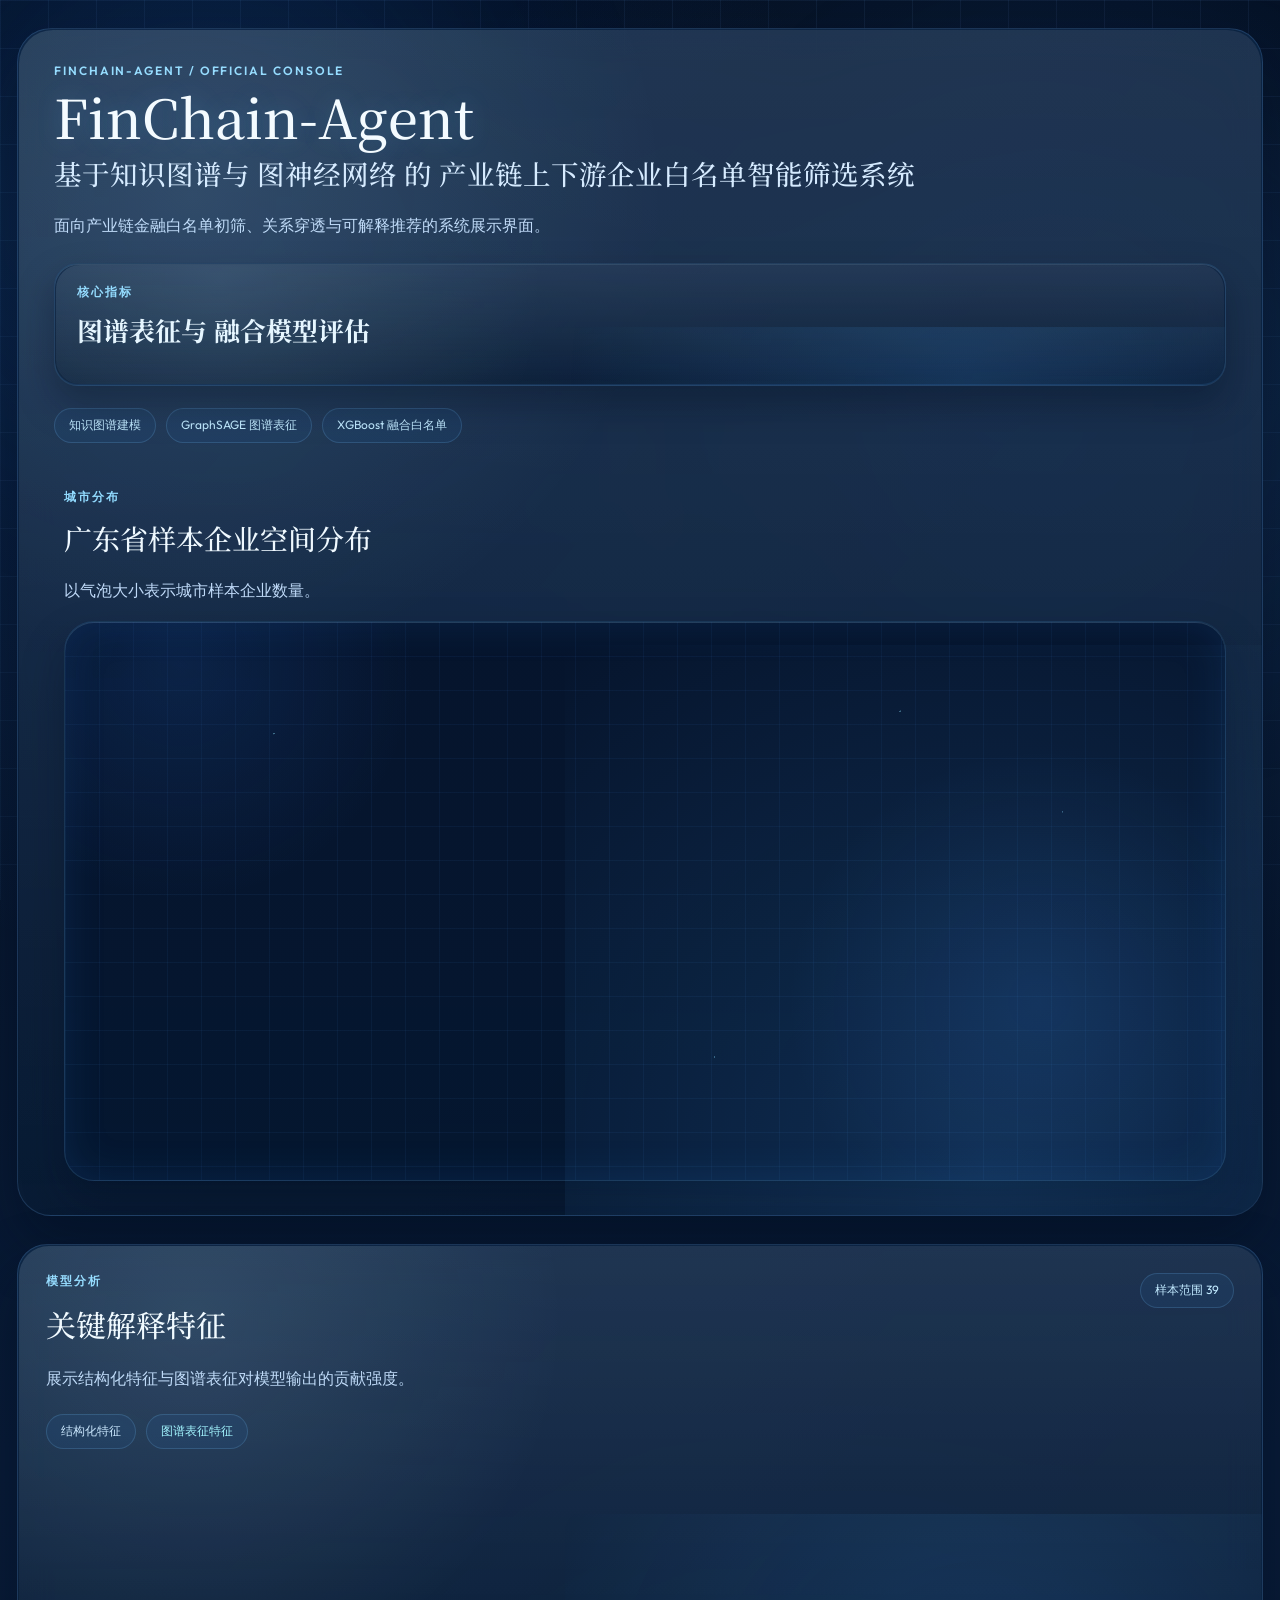
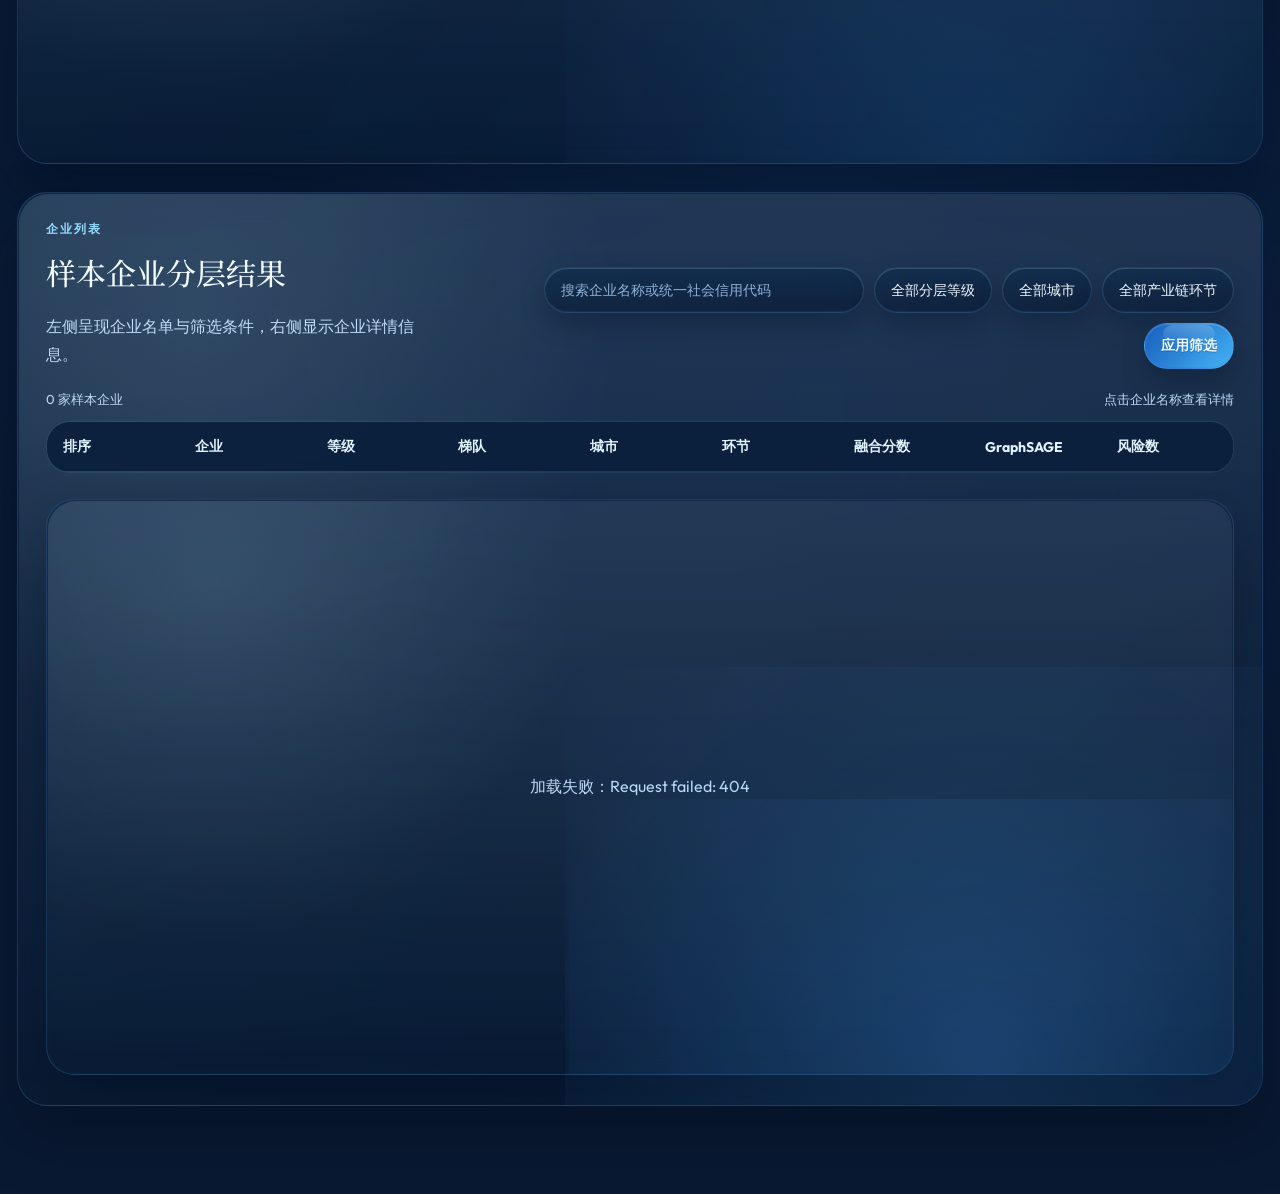
==== commit 8863a762: "Refine FinChain-Agent visual design and map presentation" ====
--- a/prototype_app/frontend/index.html
+++ b/prototype_app/frontend/index.html
@@ -29,6 +29,13 @@
           <p class="hero-text">
             面向产业链金融白名单初筛、关系穿透与可解释推荐的系统展示界面。
           </p>
+          <div class="hero-metrics glass-surface" data-glass data-glass-mode="lite">
+            <div class="hero-metrics-head">
+              <p class="panel-kicker">核心指标</p>
+              <h3 data-blur-text data-animate-by="phrases" data-direction="bottom">图谱表征与融合模型评估</h3>
+            </div>
+            <div id="metric-panels" class="metric-panels"></div>
+          </div>
           <div class="hero-tags">
             <span>知识图谱建模</span>
             <span>GraphSAGE 图谱表征</span>
@@ -55,15 +62,12 @@
           <div class="panel-head">
             <div>
               <p class="panel-kicker">模型分析</p>
-              <h3>核心指标与关键解释特征</h3>
-              <p class="panel-desc">统一展示 GraphSAGE、XGBoost 与特征重要性结果。</p>
+              <h3 data-blur-text data-animate-by="phrases" data-direction="bottom">关键解释特征</h3>
+              <p class="panel-desc">展示结构化特征与图谱表征对模型输出的贡献强度。</p>
             </div>
             <div class="panel-chip">样本范围 <span id="sample-size-chip">39</span></div>
           </div>
           <div class="analysis-grid">
-            <section class="analysis-metrics">
-              <div id="metric-panels" class="metric-panels"></div>
-            </section>
             <section class="analysis-features">
               <div class="legend-row">
                 <span class="legend-pill legend-structured">结构化特征</span>
@@ -80,7 +84,7 @@
           <div class="panel-head filter-head">
             <div>
               <p class="panel-kicker">企业列表</p>
-              <h3>样本企业分层结果</h3>
+              <h3 data-blur-text data-animate-by="phrases" data-direction="bottom">样本企业分层结果</h3>
               <p class="panel-desc">左侧呈现企业名单与筛选条件，右侧显示企业详情信息。</p>
             </div>
             <form id="filter-form" class="filter-form">
@@ -152,11 +156,11 @@
 
         <section class="detail-section detail-section--summary">
           <div>
-            <h4>企业概况</h4>
+            <h4 data-blur-text data-animate-by="phrases" data-direction="bottom">企业概况</h4>
             <p class="detail-report"></p>
           </div>
           <div>
-            <h4>解释结果</h4>
+            <h4 data-blur-text data-animate-by="phrases" data-direction="bottom">解释结果</h4>
             <p><strong>正向驱动：</strong><span class="detail-positive"></span></p>
             <p><strong>负向约束：</strong><span class="detail-negative"></span></p>
           </div>
@@ -164,17 +168,17 @@
 
         <section class="detail-section detail-section--split">
           <div>
-            <h4>图谱指标</h4>
+            <h4 data-blur-text data-animate-by="phrases" data-direction="bottom">图谱指标</h4>
             <div class="graph-grid"></div>
           </div>
           <div>
-            <h4>基础信息</h4>
+            <h4 data-blur-text data-animate-by="phrases" data-direction="bottom">基础信息</h4>
             <div class="info-grid"></div>
           </div>
         </section>
 
         <section class="detail-section">
-          <h4>经营范围</h4>
+          <h4 data-blur-text data-animate-by="phrases" data-direction="bottom">经营范围</h4>
           <p class="detail-scope"></p>
         </section>
       </div>
--- a/prototype_app/frontend/styles.css
+++ b/prototype_app/frontend/styles.css
@@ -1,25 +1,24 @@
 :root {
-  --bg: #eef6ff;
-  --bg-2: #d9ebff;
-  --bg-3: #c9e3ff;
-  --panel: rgba(255, 255, 255, 0.8);
-  --panel-strong: rgba(255, 255, 255, 0.92);
-  --text: #16314f;
-  --muted: #5e7896;
-  --line: rgba(80, 134, 191, 0.18);
-  --line-strong: rgba(80, 134, 191, 0.32);
-  --blue: #3b82f6;
-  --blue-2: #74b8ff;
-  --blue-3: #1d5ecb;
-  --blue-4: #98d3ff;
-  --blue-5: #2a73da;
-  --blue-deep: #0f4f9d;
-  --blue-steel: #5b8fcb;
-  --ice: #f7fbff;
-  --sky: #d8ecff;
-  --soft: #90aeca;
-  --danger: #6d8aa8;
-  --shadow: 0 22px 44px rgba(79, 135, 196, 0.14);
+  --bg-0: #041126;
+  --bg-1: #071a36;
+  --bg-2: #0b2347;
+  --bg-3: #123768;
+  --panel: rgba(10, 31, 58, 0.52);
+  --panel-strong: rgba(11, 35, 69, 0.72);
+  --panel-soft: rgba(14, 43, 82, 0.42);
+  --line: rgba(115, 184, 255, 0.18);
+  --line-strong: rgba(133, 204, 255, 0.38);
+  --glow: rgba(80, 176, 255, 0.32);
+  --glow-strong: rgba(116, 210, 255, 0.58);
+  --text: #eff8ff;
+  --text-soft: #bdd8f8;
+  --muted: #83a6cc;
+  --blue: #3ea1ff;
+  --blue-2: #69c8ff;
+  --blue-3: #98ebff;
+  --blue-deep: #173f84;
+  --cyan: #80f1ff;
+  --shadow: 0 28px 60px rgba(0, 11, 27, 0.38);
 }
 
 * {
@@ -36,65 +35,89 @@
   font-family: "Outfit", "Avenir Next", "PingFang SC", "Noto Sans SC", sans-serif;
   color: var(--text);
   background:
-    radial-gradient(circle at 8% 12%, rgba(116, 184, 255, 0.24), transparent 20%),
-    radial-gradient(circle at 84% 10%, rgba(255, 255, 255, 0.7), transparent 18%),
-    radial-gradient(circle at 75% 70%, rgba(130, 189, 255, 0.18), transparent 22%),
-    linear-gradient(180deg, #f5fbff 0%, #eaf4ff 45%, #deedff 100%);
+    radial-gradient(circle at 18% 12%, rgba(39, 114, 214, 0.2), transparent 24%),
+    radial-gradient(circle at 78% 14%, rgba(84, 176, 255, 0.14), transparent 24%),
+    radial-gradient(circle at 64% 72%, rgba(32, 110, 203, 0.18), transparent 28%),
+    linear-gradient(180deg, #030d1f 0%, #06152c 24%, #081b37 52%, #091932 100%);
 }
 
 .backdrop {
   position: fixed;
   inset: 0;
+  overflow: hidden;
   pointer-events: none;
-  overflow: hidden;
 }
 
 .aurora {
   position: absolute;
   border-radius: 999px;
-  filter: blur(92px);
-  opacity: 0.48;
+  filter: blur(120px);
+  opacity: 0.38;
 }
 
 .aurora-a {
-  width: 460px;
-  height: 460px;
-  top: 36px;
+  width: 520px;
+  height: 520px;
+  top: -90px;
   left: -60px;
-  background: rgba(125, 191, 255, 0.34);
+  background: rgba(39, 128, 236, 0.28);
 }
 
 .aurora-b {
-  width: 420px;
-  height: 420px;
-  right: 0;
-  top: 200px;
-  background: rgba(255, 255, 255, 0.46);
+  width: 540px;
+  height: 540px;
+  right: -90px;
+  top: 90px;
+  background: rgba(33, 99, 206, 0.24);
 }
 
 .noise-overlay {
   position: absolute;
   inset: 0;
-  opacity: 0.01;
+  opacity: 0.04;
   background-image:
-    radial-gradient(circle at 20% 20%, #7cb3e8 0.6px, transparent 0.6px),
-    radial-gradient(circle at 80% 70%, #7cb3e8 0.6px, transparent 0.6px);
-  background-size: 24px 24px, 32px 32px;
+    radial-gradient(circle at 18% 18%, rgba(118, 205, 255, 0.8) 0.65px, transparent 0.7px),
+    radial-gradient(circle at 74% 34%, rgba(118, 205, 255, 0.72) 0.7px, transparent 0.75px),
+    radial-gradient(circle at 38% 82%, rgba(118, 205, 255, 0.6) 0.8px, transparent 0.82px);
+  background-size: 180px 180px, 220px 220px, 260px 260px;
 }
 
 .grid-overlay {
   position: absolute;
   inset: 0;
   background-image:
-    linear-gradient(rgba(125, 176, 226, 0.11) 1px, transparent 1px),
-    linear-gradient(90deg, rgba(125, 176, 226, 0.11) 1px, transparent 1px);
-  background-size: 52px 52px;
-  mask-image: linear-gradient(180deg, rgba(0, 0, 0, 0.88), transparent 96%);
+    linear-gradient(rgba(89, 151, 220, 0.09) 1px, transparent 1px),
+    linear-gradient(90deg, rgba(89, 151, 220, 0.09) 1px, transparent 1px);
+  background-size: 48px 48px;
+  mask-image: linear-gradient(180deg, rgba(0, 0, 0, 0.96), rgba(0, 0, 0, 0.72));
+}
+
+.grid-overlay::before,
+.grid-overlay::after {
+  content: "";
+  position: absolute;
+  border-radius: 999px;
+  background: rgba(109, 198, 255, 0.9);
+  box-shadow: 0 0 18px rgba(109, 198, 255, 0.72);
+}
+
+.grid-overlay::before {
+  left: 11%;
+  top: 26%;
+  width: 3px;
+  height: 3px;
+}
+
+.grid-overlay::after {
+  right: 18%;
+  top: 18%;
+  width: 2px;
+  height: 2px;
 }
 
 .page-shell {
   position: relative;
-  width: min(1720px, calc(100vw - 36px));
+  width: min(1760px, calc(100vw - 34px));
   margin: 0 auto;
   padding: 28px 0 60px;
 }
@@ -106,11 +129,36 @@
 }
 
 .glass-surface--fallback {
-  background: linear-gradient(180deg, rgba(255, 255, 255, 0.9), rgba(246, 251, 255, 0.92));
-  border: 1px solid rgba(97, 146, 201, 0.16);
+  background:
+    linear-gradient(180deg, rgba(13, 37, 69, 0.8), rgba(7, 24, 48, 0.72)),
+    linear-gradient(130deg, rgba(152, 230, 255, 0.1), rgba(255, 255, 255, 0));
+  border: 1px solid rgba(121, 194, 255, 0.18);
   box-shadow:
-    inset 0 1px 0 rgba(255, 255, 255, 0.88),
-    0 12px 26px rgba(111, 163, 223, 0.12);
+    inset 0 1px 0 rgba(214, 245, 255, 0.16),
+    inset 0 -1px 0 rgba(52, 114, 191, 0.2),
+    0 18px 36px rgba(1, 12, 29, 0.34);
+  backdrop-filter: blur(18px) saturate(1.1);
+  -webkit-backdrop-filter: blur(18px) saturate(1.1);
+}
+
+.glass-surface--fallback::before {
+  content: "";
+  position: absolute;
+  inset: 1px;
+  border-radius: inherit;
+  background:
+    linear-gradient(180deg, rgba(255, 255, 255, 0.08), rgba(255, 255, 255, 0)),
+    radial-gradient(circle at 14% 14%, rgba(180, 232, 255, 0.12), transparent 32%);
+  pointer-events: none;
+}
+
+.glass-surface--fallback::after {
+  content: "";
+  position: absolute;
+  inset: auto -12% -40% 44%;
+  height: 88%;
+  background: radial-gradient(circle, rgba(73, 166, 255, 0.16), rgba(73, 166, 255, 0));
+  pointer-events: none;
 }
 
 .hero,
@@ -124,7 +172,6 @@
 .top-grid,
 .bottom-grid,
 .content-grid,
-.overview-split,
 .metric-panels,
 .summary-grid,
 .detail-metrics,
@@ -133,29 +180,30 @@
 .graph-grid,
 .info-grid {
   display: grid;
-  gap: 20px;
+  gap: 22px;
 }
 
 .hero {
-  grid-template-columns: minmax(0, 1.15fr) minmax(560px, 0.85fr);
+  grid-template-columns: minmax(0, 1.08fr) minmax(660px, 0.92fr);
+  align-items: stretch;
   border-radius: 34px;
   padding: 34px 36px;
-  margin-bottom: 26px;
-  align-items: stretch;
+  margin-bottom: 28px;
 }
 
 .hero-copy {
-  padding-right: 16px;
   display: flex;
   flex-direction: column;
+  gap: 0;
+  padding-right: 18px;
 }
 
 .eyebrow,
 .panel-kicker,
 .detail-eyebrow {
   margin: 0 0 12px;
-  color: var(--blue-3);
-  letter-spacing: 0.14em;
+  color: #8bd9ff;
+  letter-spacing: 0.16em;
   text-transform: uppercase;
   font-size: 12px;
   font-weight: 600;
@@ -164,45 +212,42 @@
 .hero h1,
 .hero h2,
 .panel h3,
-.detail-title {
+.detail-title,
+.map-head h3,
+.hero-metrics-head h3,
+.detail-section h4 {
   margin: 0;
-}
-
-.hero h1,
-.hero h2,
-.panel h3,
-.detail-title {
   font-family: "Noto Serif SC", "Baskerville", serif;
 }
 
 .hero h1 {
-  font-size: clamp(40px, 4vw, 68px);
-  line-height: 1;
+  font-size: clamp(44px, 4.2vw, 72px);
+  line-height: 0.98;
   font-weight: 500;
-  color: #143656;
+  color: #f4fbff;
+  text-shadow: 0 0 24px rgba(102, 202, 255, 0.22);
 }
 
 .hero h2 {
   margin-top: 12px;
-  font-size: clamp(24px, 2vw, 34px);
-  line-height: 1.4;
-  color: #1f4264;
-  max-width: 840px;
+  font-size: clamp(25px, 2.15vw, 36px);
+  line-height: 1.38;
+  color: #d6ebff;
+  max-width: 920px;
   font-weight: 500;
 }
 
 .hero-text,
 .panel-desc {
-  margin: 16px 0 0;
-  color: var(--muted);
+  margin: 18px 0 0;
+  color: var(--text-soft);
   line-height: 1.8;
-  max-width: 760px;
+  max-width: 860px;
 }
 
 .blur-text {
   display: flex;
   flex-wrap: wrap;
-  gap: 0;
 }
 
 .blur-text__segment {
@@ -222,15 +267,31 @@
 }
 
 .blur-text--active .blur-text__segment {
-  animation: blurTextReveal 0.7s cubic-bezier(0.18, 0.8, 0.22, 1) forwards;
+  animation: blurTextReveal 0.72s cubic-bezier(0.18, 0.8, 0.22, 1) forwards;
   animation-delay: var(--blur-delay, 0ms);
+}
+
+.hero-metrics {
+  margin-top: 24px;
+  border-radius: 24px;
+  padding: 20px 22px 22px;
+}
+
+.hero-metrics-head {
+  margin-bottom: 16px;
+}
+
+.hero-metrics-head h3 {
+  font-size: 26px;
+  line-height: 1.28;
+  color: #e6f6ff;
 }
 
 .hero-tags {
   display: flex;
   flex-wrap: wrap;
   gap: 10px;
-  margin-top: 24px;
+  margin-top: 22px;
 }
 
 .hero-tags span,
@@ -238,11 +299,50 @@
 .legend-pill {
   padding: 8px 14px;
   border-radius: 999px;
-  border: 1px solid rgba(71, 130, 194, 0.16);
-  background: rgba(255, 255, 255, 0.76);
-  color: var(--blue-3);
+  border: 1px solid rgba(113, 191, 255, 0.18);
+  background: rgba(15, 49, 90, 0.52);
+  color: #bde9ff;
   font-size: 12px;
   white-space: nowrap;
+}
+
+.summary-grid {
+  grid-template-columns: repeat(2, minmax(0, 1fr));
+  gap: 16px 18px;
+  margin-top: 22px;
+}
+
+.summary-card {
+  padding: 16px 16px 18px;
+  border-radius: 20px;
+  border: 1px solid rgba(112, 186, 255, 0.14);
+  background: rgba(8, 29, 56, 0.38);
+}
+
+.summary-card .label,
+.metric-card .title,
+.metric-pill .label,
+.info-item .key {
+  color: var(--muted);
+}
+
+.summary-card .value,
+.metric-card .value,
+.metric-pill .value {
+  margin-top: 8px;
+  font-size: clamp(22px, 1.55vw, 32px);
+  font-weight: 600;
+  color: #f0f9ff;
+  line-height: 1.14;
+  white-space: nowrap;
+  font-variant-numeric: tabular-nums;
+}
+
+.summary-card .hint,
+.metric-card .hint {
+  margin-top: 8px;
+  color: var(--text-soft);
+  font-size: 13px;
 }
 
 .hero-panel {
@@ -255,30 +355,29 @@
   min-height: 100%;
   display: grid;
   grid-template-rows: auto 1fr;
-  gap: 14px;
-  padding: 6px 0 0 10px;
+  gap: 16px;
+  padding: 2px 0 0 10px;
 }
 
 .map-head h3 {
-  margin: 0;
-  font-family: "Noto Serif SC", "Baskerville", serif;
-  font-size: clamp(24px, 1.8vw, 32px);
+  font-size: clamp(28px, 2vw, 36px);
   font-weight: 500;
-  color: #1a4269;
+  color: #f0f9ff;
 }
 
 .guangdong-map {
   position: relative;
-  min-height: 420px;
-  border-radius: 28px;
-  border: 1px solid rgba(96, 149, 204, 0.18);
+  min-height: 560px;
+  border-radius: 30px;
+  border: 1px solid rgba(111, 195, 255, 0.18);
   background:
-    radial-gradient(circle at 18% 18%, rgba(255, 255, 255, 0.92), transparent 24%),
-    radial-gradient(circle at 88% 84%, rgba(192, 225, 255, 0.32), transparent 22%),
-    linear-gradient(180deg, rgba(248, 252, 255, 0.98), rgba(230, 243, 255, 0.95));
+    radial-gradient(circle at 10% 8%, rgba(34, 89, 176, 0.2), transparent 20%),
+    radial-gradient(circle at 84% 68%, rgba(64, 133, 223, 0.14), transparent 24%),
+    linear-gradient(180deg, rgba(5, 20, 43, 0.92), rgba(5, 23, 48, 0.9));
   box-shadow:
-    inset 0 1px 0 rgba(255, 255, 255, 0.86),
-    0 16px 30px rgba(111, 163, 223, 0.1);
+    inset 0 1px 0 rgba(202, 242, 255, 0.14),
+    inset 0 0 40px rgba(31, 103, 193, 0.18),
+    0 22px 44px rgba(0, 12, 29, 0.3);
   overflow: hidden;
 }
 
@@ -287,77 +386,115 @@
   position: absolute;
   inset: 0;
   background:
-    linear-gradient(rgba(118, 174, 227, 0.08) 1px, transparent 1px),
-    linear-gradient(90deg, rgba(118, 174, 227, 0.08) 1px, transparent 1px);
-  background-size: 44px 44px;
-  mask-image: linear-gradient(180deg, rgba(0, 0, 0, 0.95), rgba(0, 0, 0, 0.55));
+    linear-gradient(rgba(70, 142, 219, 0.08) 1px, transparent 1px),
+    linear-gradient(90deg, rgba(70, 142, 219, 0.08) 1px, transparent 1px);
+  background-size: 34px 34px;
+  opacity: 0.9;
+}
+
+.guangdong-map::after {
+  content: "";
+  position: absolute;
+  inset: 0;
+  background-image:
+    radial-gradient(circle at 18% 20%, rgba(142, 229, 255, 0.92) 0.8px, transparent 1px),
+    radial-gradient(circle at 72% 16%, rgba(142, 229, 255, 0.85) 0.75px, transparent 0.95px),
+    radial-gradient(circle at 86% 34%, rgba(142, 229, 255, 0.8) 0.7px, transparent 0.92px),
+    radial-gradient(circle at 56% 78%, rgba(142, 229, 255, 0.8) 0.75px, transparent 0.94px);
+  background-size: auto;
+  opacity: 0.44;
   pointer-events: none;
 }
 
 .gd-map-svg {
+  position: relative;
   width: 100%;
   height: 100%;
   display: block;
+  z-index: 1;
 }
 
 .gd-coast-haze {
-  fill: rgba(196, 228, 255, 0.42);
+  fill: rgba(11, 57, 135, 0.24);
 }
 
 .gd-sea-band {
-  fill: rgba(176, 217, 255, 0.26);
+  fill: rgba(35, 110, 209, 0.18);
 }
 
 .gd-map-outline {
   fill: none;
-  stroke: rgba(42, 115, 218, 0.42);
-  stroke-width: 4;
+  stroke: rgba(158, 229, 255, 0.98);
+  stroke-width: 4.4;
   stroke-linejoin: round;
+  filter: drop-shadow(0 0 6px rgba(93, 187, 255, 0.7)) drop-shadow(0 0 16px rgba(40, 147, 255, 0.34));
 }
 
 .gd-map-inner {
-  stroke: rgba(126, 180, 233, 0.42);
-  stroke-width: 1.5;
+  fill: rgba(18, 73, 148, 0.46);
+  stroke: rgba(172, 231, 255, 0.58);
+  stroke-width: 1.4;
 }
 
 .gd-river-line {
   fill: none;
-  stroke: rgba(117, 181, 236, 0.42);
-  stroke-width: 2.4;
+  stroke: rgba(98, 191, 255, 0.32);
+  stroke-width: 2;
   stroke-linecap: round;
 }
 
 .gd-river-line--soft {
-  stroke: rgba(154, 203, 244, 0.3);
-  stroke-width: 1.6;
+  stroke: rgba(98, 191, 255, 0.18);
+  stroke-width: 1.3;
 }
 
 .gd-bubble-layer {
   position: absolute;
   inset: 0;
+  z-index: 2;
 }
 
 .gd-bubble {
   position: absolute;
   transform: translate(-50%, -50%);
   border: 0;
+  background: transparent;
+  padding: 0;
+  cursor: default;
+}
+
+.gd-bubble-core,
+.gd-bubble-ring {
+  position: absolute;
+  inset: 0;
   border-radius: 999px;
-  background: transparent;
-  cursor: default;
-  padding: 0;
-  z-index: 2;
 }
 
 .gd-bubble-core {
-  position: absolute;
-  inset: 0;
-  border-radius: inherit;
   background:
-    radial-gradient(circle at 30% 30%, rgba(255, 255, 255, 0.96), rgba(124, 193, 255, 0.94) 48%, rgba(27, 94, 203, 0.96) 100%);
+    radial-gradient(circle at 34% 34%, rgba(247, 254, 255, 0.98), rgba(111, 217, 255, 0.95) 46%, rgba(18, 112, 222, 0.96) 100%);
   box-shadow:
-    0 0 0 1px rgba(255, 255, 255, 0.7) inset,
-    0 10px 20px rgba(65, 132, 203, 0.24),
-    0 0 0 10px rgba(116, 184, 255, 0.08);
+    0 0 0 1px rgba(226, 250, 255, 0.9) inset,
+    0 0 22px rgba(94, 194, 255, 0.64),
+    0 0 38px rgba(46, 134, 236, 0.34);
+}
+
+.gd-bubble-ring {
+  inset: -12px;
+  border: 1px solid rgba(111, 217, 255, 0.2);
+  opacity: 0.7;
+}
+
+.gd-bubble-line {
+  position: absolute;
+  left: 50%;
+  top: 50%;
+  width: var(--line-width, 34px);
+  height: 1px;
+  background: linear-gradient(90deg, rgba(139, 224, 255, 0.8), rgba(139, 224, 255, 0));
+  transform-origin: left center;
+  transform: translate(0, 0);
+  opacity: 0.54;
 }
 
 .gd-bubble-label,
@@ -371,73 +508,25 @@
 .gd-bubble-label {
   top: 50%;
   transform: translate(calc(-50% + var(--label-dx, 0px)), calc(-50% + var(--label-dy, 0px)));
-  padding: 4px 8px;
-  border-radius: 999px;
-  background: rgba(255, 255, 255, 0.88);
-  border: 1px solid rgba(115, 171, 227, 0.18);
-  box-shadow: 0 8px 16px rgba(109, 160, 218, 0.08);
-  color: #1d4772;
-  pointer-events: none;
-  font-size: 12px;
+  color: #ecfbff;
+  font-size: 14px;
   font-weight: 600;
+  letter-spacing: 0.06em;
+  text-shadow: 0 0 14px rgba(71, 180, 255, 0.42);
 }
 
 .gd-bubble-value {
   top: 50%;
   transform: translate(calc(-50% + var(--value-dx, 0px)), calc(-50% + var(--value-dy, 0px)));
-  color: #6486ab;
-  font-size: 11px;
+  color: #92ccff;
+  font-size: 12px;
   font-weight: 500;
 }
 
-.summary-grid {
-  grid-template-columns: repeat(2, minmax(0, 1fr));
-  align-content: space-between;
-  width: 100%;
-  gap: 16px 18px;
-  margin-top: auto;
-}
-
-.summary-card {
-  padding: 4px 2px 12px;
-  border-bottom: 1px solid rgba(85, 136, 194, 0.18);
-  background: transparent;
-}
-
-.summary-card .label,
-.metric-card .title,
-.metric-pill .label,
-.info-item .key {
-  color: var(--muted);
-}
-
-.summary-card .value,
-.metric-card .value,
-.metric-pill .value {
-  margin-top: 8px;
-  font-size: clamp(22px, 1.5vw, 32px);
-  font-weight: 600;
-  color: #15314c;
-  line-height: 1.16;
-  white-space: nowrap;
-  word-break: keep-all;
-  font-variant-numeric: tabular-nums;
-}
-
-.summary-card .hint,
-.metric-card .hint {
-  margin-top: 8px;
-  color: var(--muted);
-  font-size: 13px;
-}
-
-.top-grid {
-  grid-template-columns: 1fr;
-  margin-bottom: 26px;
-}
-
+.top-grid,
 .bottom-grid {
   grid-template-columns: 1fr;
+  margin-bottom: 28px;
 }
 
 .panel {
@@ -450,45 +539,38 @@
   align-items: flex-start;
   justify-content: space-between;
   gap: 18px;
-  margin-bottom: 20px;
+  margin-bottom: 22px;
 }
 
 .panel-head h3 {
-  font-size: clamp(28px, 2vw, 38px);
+  font-size: clamp(30px, 2.1vw, 40px);
   font-weight: 500;
-  color: #194063;
+  color: #f0faff;
 }
 
 .panel--analysis {
-  min-height: 620px;
+  min-height: 520px;
 }
 
 .metric-panels {
   grid-template-columns: repeat(2, minmax(0, 1fr));
-  margin: 0;
 }
 
 .metric-card {
-  border-radius: 20px;
-  padding: 18px 18px 20px;
-  border: 1px solid rgba(102, 155, 210, 0.14);
-  background:
-    linear-gradient(180deg, rgba(255, 255, 255, 0.9), rgba(238, 247, 255, 0.82)),
-    linear-gradient(135deg, rgba(152, 211, 255, 0.08), rgba(255, 255, 255, 0));
-}
-
-.mini-section,
-.detail-section {
-  background: rgba(255, 255, 255, 0.36);
-  border: 1px solid rgba(115, 162, 210, 0.1);
   border-radius: 22px;
   padding: 18px 18px 20px;
-}
-
-.mini-section h4,
-.detail-section h4 {
-  margin: 0 0 14px;
-  color: #1f4264;
+  border: 1px solid rgba(111, 191, 255, 0.15);
+  background:
+    linear-gradient(180deg, rgba(15, 45, 84, 0.62), rgba(8, 28, 54, 0.54)),
+    linear-gradient(140deg, rgba(152, 230, 255, 0.08), rgba(255, 255, 255, 0));
+}
+
+.analysis-grid {
+  display: block;
+}
+
+.analysis-features {
+  min-width: 0;
 }
 
 .legend-row {
@@ -499,79 +581,78 @@
 }
 
 .legend-structured {
-  color: var(--blue-3);
+  color: #cbe8ff;
 }
 
 .legend-graph {
-  color: #215386;
+  color: #9cf6ff;
 }
 
 .bar-list {
-  display: flex;
-  flex-direction: column;
-  gap: 12px;
+  display: grid;
+  grid-template-columns: repeat(2, minmax(0, 1fr));
+  gap: 14px;
+}
+
+.feature-card {
+  padding: 16px 16px 18px;
+  border-radius: 20px;
+  border: 1px solid rgba(109, 189, 255, 0.14);
+  background:
+    linear-gradient(180deg, rgba(14, 40, 75, 0.66), rgba(8, 28, 53, 0.58)),
+    linear-gradient(140deg, rgba(140, 221, 255, 0.08), rgba(255, 255, 255, 0));
+}
+
+.feature-card--graph {
+  border-color: rgba(116, 235, 255, 0.16);
 }
 
 .bar-row {
   display: grid;
-  gap: 8px;
+  gap: 10px;
 }
 
 .bar-meta {
   display: flex;
   justify-content: space-between;
-  gap: 8px;
+  gap: 10px;
   font-size: 14px;
-  color: #234b74;
+  color: #dff5ff;
+}
+
+.bar-meta span:first-child {
+  min-width: 0;
+  overflow: hidden;
+  text-overflow: ellipsis;
+  white-space: nowrap;
 }
 
 .bar-meta span:last-child {
   flex: 0 0 auto;
-  white-space: nowrap;
+  color: #9dccff;
 }
 
 .bar-track {
   width: 100%;
   height: 10px;
   border-radius: 999px;
-  background: linear-gradient(90deg, rgba(194, 223, 250, 0.78), rgba(225, 239, 255, 0.9));
   overflow: hidden;
+  background: linear-gradient(90deg, rgba(19, 54, 97, 0.86), rgba(26, 73, 128, 0.64));
 }
 
 .bar-fill {
   height: 100%;
   border-radius: inherit;
-  background: linear-gradient(90deg, #4b8ef2 0%, #74b8ff 55%, #a0ddff 100%);
+  background: linear-gradient(90deg, #3a86ff 0%, #65c3ff 60%, #a7f2ff 100%);
+  box-shadow: 0 0 12px rgba(93, 193, 255, 0.34);
 }
 
 .bar-fill.graph {
-  background: linear-gradient(90deg, #0f4f9d 0%, #2f82ea 40%, #7cc4ff 100%);
+  background: linear-gradient(90deg, #2459c8 0%, #32a0ff 48%, #86f4ff 100%);
 }
 
 .bar-fill.structured {
-  background: linear-gradient(90deg, #4f83df 0%, #6ca8f5 58%, #bedfff 100%);
-}
-
-.feature-list .bar-meta span:first-child {
-  white-space: nowrap;
-  overflow: hidden;
-  text-overflow: ellipsis;
-}
-
-.analysis-grid {
-  display: grid;
-  grid-template-columns: minmax(360px, 0.9fr) minmax(0, 1.1fr);
-  gap: 28px;
-  align-items: start;
-}
-
-.analysis-metrics,
-.analysis-features {
-  min-width: 0;
-}
-
-.analysis-features {
-  padding-left: 4px;
+  background: linear-gradient(90deg, #4676df 0%, #5faaf6 54%, #b9eaff 100%);
 }
 
 .filter-head {
@@ -588,9 +669,9 @@
 .filter-form input,
 .filter-form select,
 .filter-form button {
-  height: 44px;
+  height: 46px;
   border-radius: 999px;
-  border: 1px solid rgba(71, 130, 194, 0.2);
+  border: 1px solid rgba(115, 189, 255, 0.18);
   padding: 0 16px;
   font-size: 14px;
   color: var(--text);
@@ -602,17 +683,13 @@
   isolation: isolate;
   overflow: hidden;
   background:
-    linear-gradient(180deg, rgba(255, 255, 255, 0.96), rgba(232, 244, 255, 0.9)),
-    linear-gradient(120deg, rgba(154, 213, 255, 0.18), rgba(255, 255, 255, 0));
+    linear-gradient(180deg, rgba(15, 42, 76, 0.82), rgba(10, 28, 53, 0.76)),
+    linear-gradient(130deg, rgba(152, 230, 255, 0.08), rgba(255, 255, 255, 0));
   box-shadow:
-    inset 0 1px 0 rgba(255, 255, 255, 0.96),
-    inset 0 -1px 0 rgba(110, 170, 228, 0.12),
-    0 10px 18px rgba(83, 150, 214, 0.1);
-  transition:
-    border-color 180ms ease,
-    box-shadow 180ms ease,
-    background-color 180ms ease,
-    color 180ms ease;
+    inset 0 1px 0 rgba(208, 247, 255, 0.18),
+    inset 0 -1px 0 rgba(52, 114, 191, 0.18),
+    0 12px 24px rgba(0, 13, 30, 0.26);
+  transition: border-color 180ms ease, box-shadow 180ms ease, transform 180ms ease;
 }
 
 .liquid-control::before,
@@ -631,16 +708,14 @@
   inset: 1px 18px auto 18px;
   height: 42%;
   border-radius: 999px;
-  background: linear-gradient(180deg, rgba(255, 255, 255, 0.82), rgba(255, 255, 255, 0));
-  opacity: 0.88;
+  background: linear-gradient(180deg, rgba(220, 248, 255, 0.24), rgba(220, 248, 255, 0));
 }
 
 .liquid-control::after,
 .liquid-button::after {
-  inset: auto -12% -38% 42%;
+  inset: auto -14% -44% 42%;
   height: 82%;
-  background: radial-gradient(circle, rgba(149, 215, 255, 0.34), rgba(149, 215, 255, 0));
-  opacity: 0.72;
+  background: radial-gradient(circle, rgba(76, 180, 255, 0.2), rgba(76, 180, 255, 0));
 }
 
 .liquid-control:hover,
@@ -649,12 +724,14 @@
 .liquid-button:hover,
 .liquid-button:focus,
 .liquid-button:focus-visible {
-  border-color: rgba(54, 123, 203, 0.34);
+  border-color: rgba(118, 214, 255, 0.34);
   box-shadow:
-    inset 0 1px 0 rgba(255, 255, 255, 0.98),
-    inset 0 -1px 0 rgba(108, 172, 232, 0.16),
-    0 12px 24px rgba(90, 154, 218, 0.14);
+    inset 0 1px 0 rgba(214, 245, 255, 0.26),
+    inset 0 -1px 0 rgba(62, 135, 219, 0.2),
+    0 0 0 1px rgba(83, 195, 255, 0.06),
+    0 12px 26px rgba(0, 13, 30, 0.3);
   outline: none;
+  transform: translateY(-1px);
 }
 
 .filter-form input {
@@ -667,40 +744,28 @@
 }
 
 .liquid-control::placeholder {
-  color: #6f89a6;
+  color: #8fb2d8;
 }
 
 .liquid-button {
   background:
-    linear-gradient(135deg, rgba(52, 134, 224, 0.96), rgba(126, 197, 255, 0.96)),
-    linear-gradient(180deg, rgba(255, 255, 255, 0.18), rgba(255, 255, 255, 0));
-  color: white;
+    linear-gradient(135deg, rgba(23, 95, 196, 0.95), rgba(70, 188, 255, 0.92)),
+    linear-gradient(180deg, rgba(255, 255, 255, 0.16), rgba(255, 255, 255, 0));
+  color: #f4fbff;
   border: none;
   cursor: pointer;
   font-weight: 600;
-  text-shadow: 0 1px 0 rgba(21, 57, 97, 0.18);
-}
-
-.liquid-button::before {
-  background: linear-gradient(180deg, rgba(255, 255, 255, 0.42), rgba(255, 255, 255, 0));
-}
-
-.liquid-button::after {
-  background: radial-gradient(circle, rgba(226, 246, 255, 0.26), rgba(226, 246, 255, 0));
-}
-
-.liquid-button:hover,
-.liquid-button:focus,
-.liquid-button:focus-visible {
-  color: #ffffff;
+  text-shadow: 0 1px 0 rgba(8, 34, 69, 0.28);
 }
 
 .content-grid {
-  grid-template-columns: minmax(860px, 1.55fr) minmax(540px, 0.95fr);
+  grid-template-columns: minmax(900px, 1.7fr) minmax(620px, 1.1fr);
   align-items: start;
-}
-
-.table-panel {
+  gap: 26px;
+}
+
+.table-panel,
+.analysis-features {
   min-width: 0;
 }
 
@@ -709,15 +774,15 @@
   justify-content: space-between;
   gap: 12px;
   margin-bottom: 12px;
-  color: var(--muted);
+  color: var(--text-soft);
   font-size: 13px;
 }
 
 .table-wrap {
   overflow: auto;
-  border: 1px solid rgba(87, 143, 201, 0.14);
+  border: 1px solid rgba(108, 183, 255, 0.14);
   border-radius: 24px;
-  background: rgba(255, 255, 255, 0.72);
+  background: rgba(6, 23, 44, 0.48);
 }
 
 table {
@@ -730,17 +795,17 @@
 td {
   text-align: left;
   padding: 15px 16px;
-  border-bottom: 1px solid rgba(93, 148, 205, 0.12);
+  border-bottom: 1px solid rgba(88, 149, 219, 0.14);
   font-size: 14px;
 }
 
 th {
   position: sticky;
   top: 0;
-  background: rgba(238, 247, 255, 0.98);
-  color: #20486f;
   z-index: 1;
   white-space: nowrap;
+  background: rgba(10, 32, 61, 0.94);
+  color: #dff5ff;
 }
 
 tbody tr {
@@ -750,7 +815,7 @@
 
 tbody tr:hover,
 tbody tr.active {
-  background: rgba(116, 184, 255, 0.16);
+  background: rgba(45, 121, 214, 0.24);
 }
 
 td.level-a,
@@ -761,19 +826,19 @@
 }
 
 td.level-a {
-  color: #1650a6;
+  color: #7cecff;
 }
 
 td.level-b {
-  color: #2871d0;
+  color: #8dcaff;
 }
 
 td.level-c {
-  color: #4d87c5;
+  color: #b5d7ff;
 }
 
 td.level-d {
-  color: #7997b4;
+  color: #7fa7d4;
 }
 
 .cell-rank,
@@ -794,20 +859,20 @@
 
 .detail-panel {
   border-radius: 28px;
-  padding: 22px 22px 24px;
+  padding: 26px 26px 28px;
   min-width: 0;
 }
 
 .detail-state,
 .empty-state,
 .empty-row {
-  color: var(--muted);
+  color: var(--text-soft);
   text-align: center;
   padding: 18px 12px;
 }
 
 .detail-state {
-  min-height: 420px;
+  min-height: 520px;
   display: flex;
   align-items: center;
   justify-content: center;
@@ -816,20 +881,20 @@
 
 .detail-card {
   display: grid;
-  gap: 22px;
+  gap: 26px;
 }
 
 .detail-header {
   display: flex;
   justify-content: space-between;
-  gap: 14px;
+  gap: 16px;
   align-items: flex-start;
 }
 
 .detail-title {
-  font-size: 30px;
-  line-height: 1.25;
-  color: #1b4266;
+  font-size: 34px;
+  line-height: 1.22;
+  color: #f0f9ff;
 }
 
 .detail-subtitle {
@@ -841,78 +906,79 @@
 }
 
 .level-badge {
-  min-width: 64px;
-  height: 64px;
-  border-radius: 20px;
+  min-width: 76px;
+  height: 76px;
+  border-radius: 22px;
   display: grid;
   place-items: center;
-  background: linear-gradient(135deg, #f4fbff, #7fc4ff);
-  box-shadow: 0 10px 20px rgba(83, 150, 214, 0.2);
-  color: #1a4b80;
+  background: linear-gradient(135deg, rgba(12, 82, 179, 0.92), rgba(108, 226, 255, 0.82));
+  box-shadow:
+    inset 0 1px 0 rgba(235, 252, 255, 0.2),
+    0 12px 26px rgba(5, 20, 46, 0.28);
+  color: #f7fdff;
   font-weight: 700;
   font-size: 30px;
 }
 
 .detail-metrics {
-  grid-template-columns: repeat(4, minmax(0, 1fr));
-  gap: 14px;
+  grid-template-columns: repeat(2, minmax(0, 1fr));
+  gap: 16px;
 }
 
 .metric-pill {
-  border-radius: 18px;
-  padding: 14px 0 12px;
-  border: 0;
-  border-bottom: 1px solid rgba(80, 134, 191, 0.18);
-  background: transparent;
+  border-radius: 20px;
+  padding: 16px 18px 18px;
+  border: 1px solid rgba(109, 189, 255, 0.14);
+  background: rgba(10, 33, 61, 0.42);
 }
 
 .detail-section {
-  border-top: 0;
-  padding-top: 18px;
+  background: rgba(9, 31, 58, 0.4);
+  border: 1px solid rgba(111, 181, 245, 0.12);
+  border-radius: 24px;
+  padding: 22px 22px 24px;
+}
+
+.detail-section h4 {
+  margin-bottom: 14px;
+  font-size: 22px;
+  color: #e6f6ff;
 }
 
 .detail-section p {
   margin: 0;
-  color: #244c75;
-  line-height: 1.8;
+  color: var(--text-soft);
+  line-height: 1.9;
   overflow-wrap: anywhere;
 }
 
-.metric-pill,
-.info-item {
-  min-width: 0;
-}
-
-.detail-section--summary {
-  grid-template-columns: 1fr;
-}
-
+.detail-section--summary,
 .detail-section--split {
   grid-template-columns: repeat(2, minmax(0, 1fr));
-  align-items: start;
+  gap: 20px;
 }
 
 .graph-grid,
 .info-grid {
   grid-template-columns: repeat(2, minmax(0, 1fr));
-  gap: 12px 14px;
+  gap: 14px 16px;
 }
 
 .info-item {
-  border-radius: 14px;
-  padding: 12px 0 10px;
-  border: 0;
-  border-bottom: 1px solid rgba(86, 137, 193, 0.14);
-  background: transparent;
+  border-radius: 16px;
+  padding: 14px 14px 12px;
+  border: 1px solid rgba(104, 171, 234, 0.1);
+  background: rgba(11, 35, 65, 0.38);
 }
 
 .info-item .val {
   display: block;
-  line-height: 1.45;
+  margin-top: 6px;
+  line-height: 1.55;
   white-space: nowrap;
   overflow: hidden;
   text-overflow: ellipsis;
-  color: #15314c;
+  color: #eff8ff;
 }
 
 @keyframes blurTextReveal {
@@ -934,55 +1000,51 @@
   }
 }
 
-@media (max-width: 1380px) {
+@media (max-width: 1480px) {
   .hero {
     grid-template-columns: 1fr;
   }
 
-  .analysis-grid,
+  .hero-copy {
+    padding-right: 0;
+  }
+
   .content-grid {
     grid-template-columns: 1fr;
   }
-
-  .detail-panel {
-    order: 2;
-  }
 }
 
 @media (max-width: 1180px) {
   .metric-panels,
-  .detail-section--split {
-    grid-template-columns: 1fr;
-  }
-
-  .detail-metrics {
-    grid-template-columns: repeat(2, minmax(0, 1fr));
-  }
-}
-
-@media (max-width: 720px) {
-  .page-shell {
-    width: min(100vw - 18px, 100%);
-    padding-top: 14px;
-  }
-
-  .hero,
-  .panel,
-  .detail-panel {
-    border-radius: 22px;
-    padding: 18px;
-  }
-
-  .summary-grid,
-  .metric-panels,
+  .bar-list,
+  .detail-section--summary,
+  .detail-section--split,
   .detail-metrics,
   .graph-grid,
   .info-grid {
     grid-template-columns: 1fr;
   }
+}
+
+@media (max-width: 720px) {
+  .page-shell {
+    width: min(100vw - 16px, 100%);
+    padding-top: 14px;
+  }
+
+  .hero,
+  .panel,
+  .detail-panel {
+    border-radius: 24px;
+    padding: 18px;
+  }
 
   .guangdong-map {
-    min-height: 340px;
+    min-height: 380px;
+  }
+
+  .summary-grid {
+    grid-template-columns: 1fr;
   }
 
   .filter-form input {
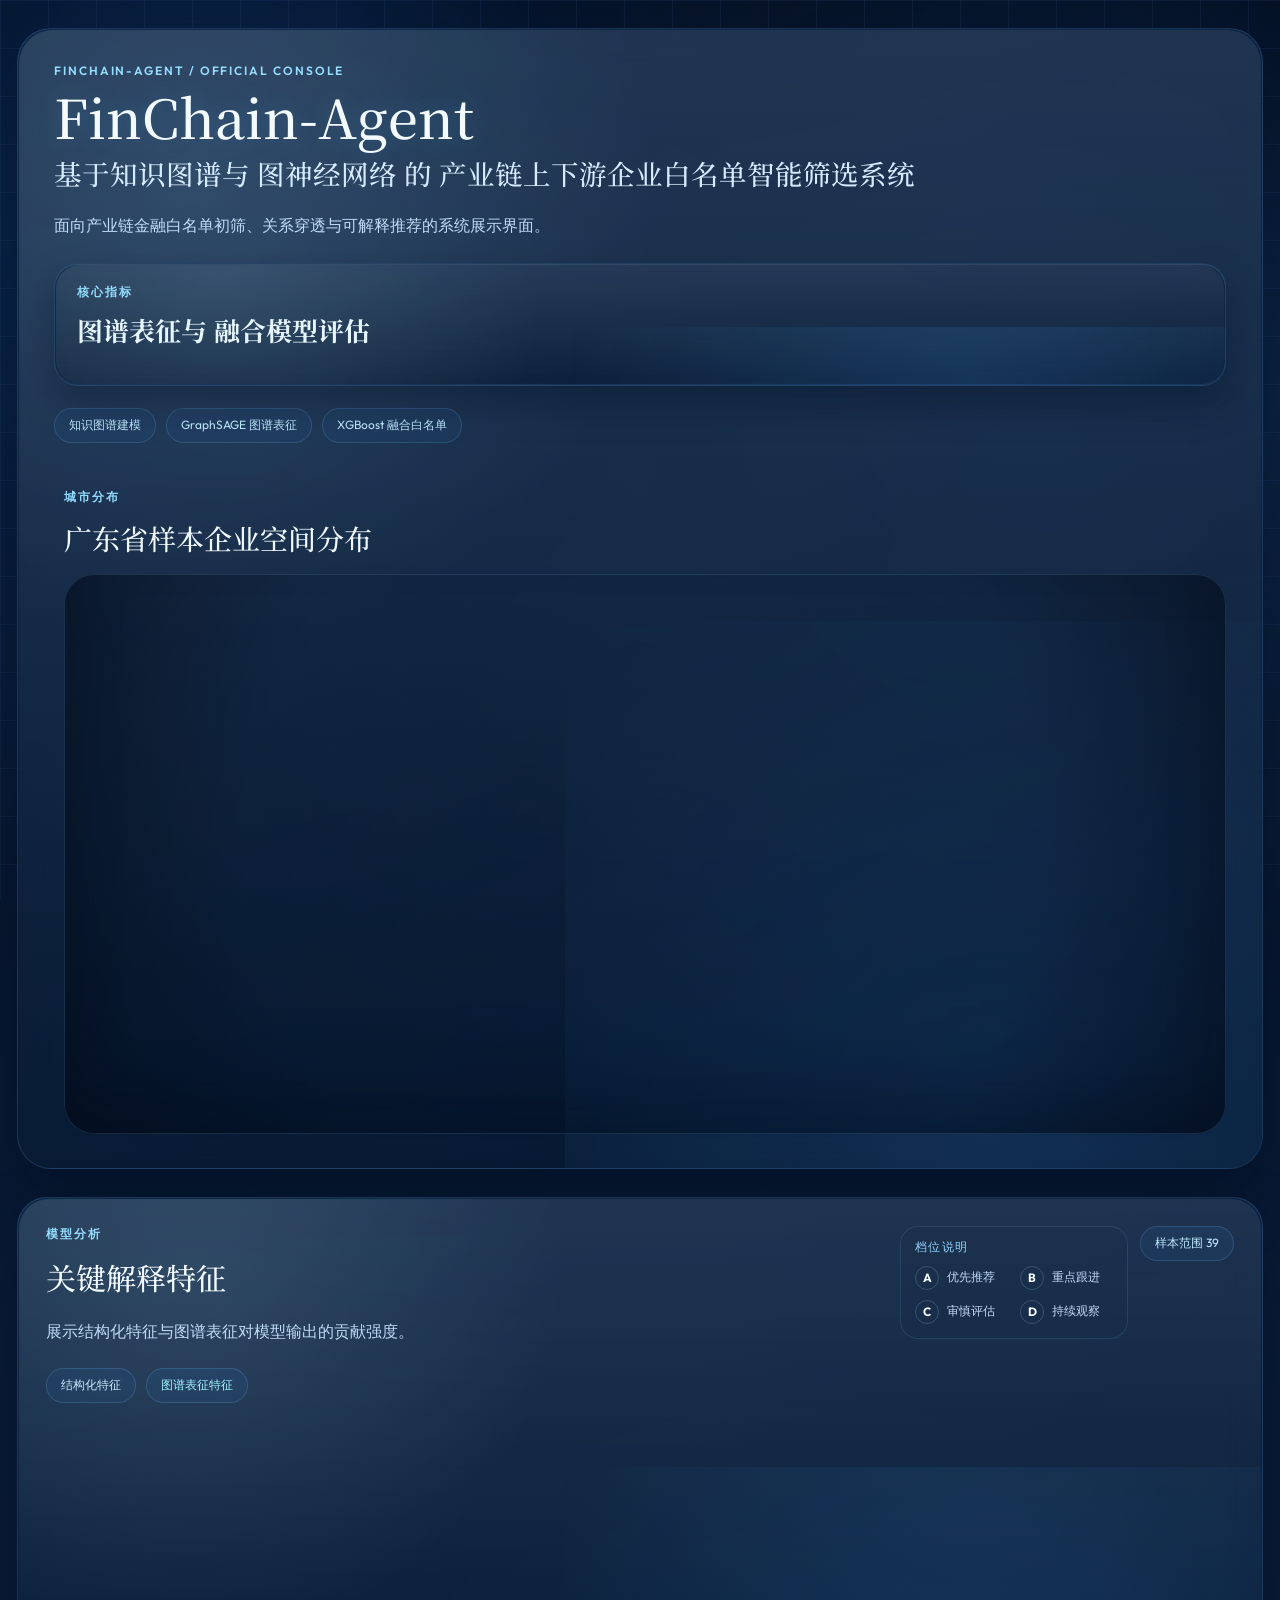
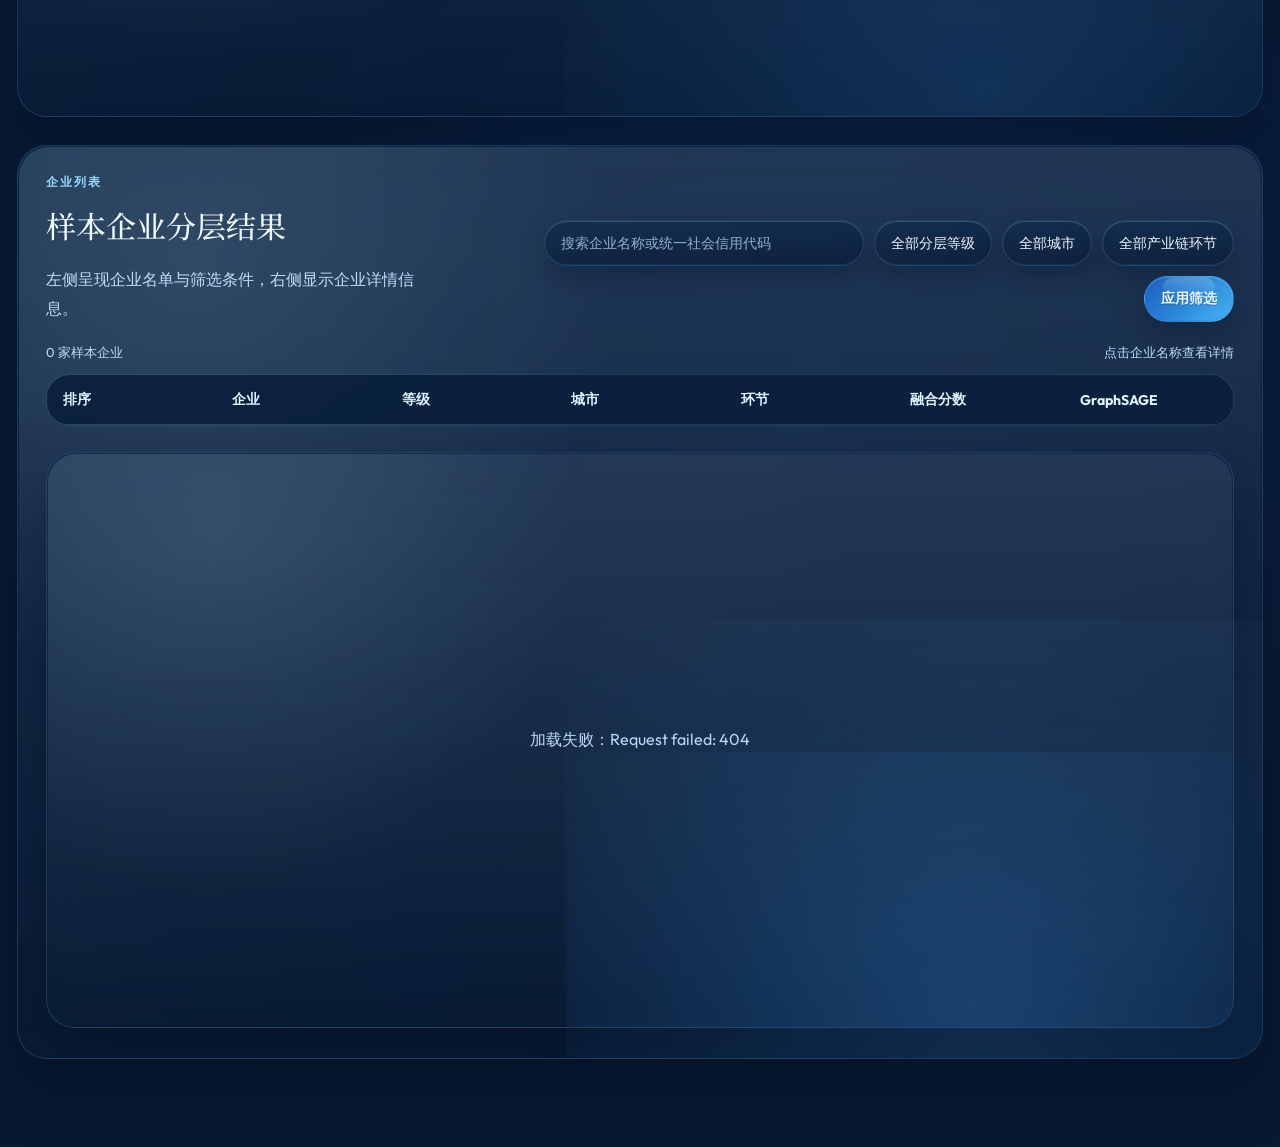
==== commit 6229c199: "Polish FinChain-Agent map and company detail layout" ====
--- a/prototype_app/frontend/index.html
+++ b/prototype_app/frontend/index.html
@@ -49,7 +49,6 @@
               <div>
                 <p class="panel-kicker">城市分布</p>
                 <h3>广东省样本企业空间分布</h3>
-                <p class="panel-desc">以气泡大小表示城市样本企业数量。</p>
               </div>
             </div>
             <div id="guangdong-map" class="guangdong-map"></div>
@@ -65,7 +64,10 @@
               <h3 data-blur-text data-animate-by="phrases" data-direction="bottom">关键解释特征</h3>
               <p class="panel-desc">展示结构化特征与图谱表征对模型输出的贡献强度。</p>
             </div>
-            <div class="panel-chip">样本范围 <span id="sample-size-chip">39</span></div>
+            <div class="analysis-head-side">
+              <div id="level-legend-card" class="level-legend-card"></div>
+              <div class="panel-chip">样本范围 <span id="sample-size-chip">39</span></div>
+            </div>
           </div>
           <div class="analysis-grid">
             <section class="analysis-features">
@@ -120,12 +122,10 @@
                       <th>排序</th>
                       <th>企业</th>
                       <th>等级</th>
-                      <th>梯队</th>
                       <th>城市</th>
                       <th>环节</th>
                       <th>融合分数</th>
                       <th>GraphSAGE</th>
-                      <th>风险数</th>
                     </tr>
                   </thead>
                   <tbody id="company-table-body"></tbody>
--- a/prototype_app/frontend/styles.css
+++ b/prototype_app/frontend/styles.css
@@ -369,15 +369,7 @@
   position: relative;
   min-height: 560px;
   border-radius: 30px;
-  border: 1px solid rgba(111, 195, 255, 0.18);
-  background:
-    radial-gradient(circle at 10% 8%, rgba(34, 89, 176, 0.2), transparent 20%),
-    radial-gradient(circle at 84% 68%, rgba(64, 133, 223, 0.14), transparent 24%),
-    linear-gradient(180deg, rgba(5, 20, 43, 0.92), rgba(5, 23, 48, 0.9));
-  box-shadow:
-    inset 0 1px 0 rgba(202, 242, 255, 0.14),
-    inset 0 0 40px rgba(31, 103, 193, 0.18),
-    0 22px 44px rgba(0, 12, 29, 0.3);
+  background: transparent;
   overflow: hidden;
 }
 
@@ -385,67 +377,44 @@
   content: "";
   position: absolute;
   inset: 0;
+  border-radius: inherit;
   background:
-    linear-gradient(rgba(70, 142, 219, 0.08) 1px, transparent 1px),
-    linear-gradient(90deg, rgba(70, 142, 219, 0.08) 1px, transparent 1px);
-  background-size: 34px 34px;
-  opacity: 0.9;
+    radial-gradient(circle at 50% 48%, rgba(16, 58, 118, 0), rgba(5, 18, 36, 0.08) 62%, rgba(3, 10, 23, 0.52) 100%),
+    linear-gradient(180deg, rgba(7, 24, 47, 0.08), rgba(7, 24, 47, 0.26));
+  z-index: 2;
+  pointer-events: none;
 }
 
 .guangdong-map::after {
   content: "";
   position: absolute;
   inset: 0;
-  background-image:
-    radial-gradient(circle at 18% 20%, rgba(142, 229, 255, 0.92) 0.8px, transparent 1px),
-    radial-gradient(circle at 72% 16%, rgba(142, 229, 255, 0.85) 0.75px, transparent 0.95px),
-    radial-gradient(circle at 86% 34%, rgba(142, 229, 255, 0.8) 0.7px, transparent 0.92px),
-    radial-gradient(circle at 56% 78%, rgba(142, 229, 255, 0.8) 0.75px, transparent 0.94px);
-  background-size: auto;
-  opacity: 0.44;
+  border-radius: inherit;
+  box-shadow:
+    inset 0 0 0 1px rgba(129, 211, 255, 0.14),
+    inset 0 -36px 56px rgba(3, 10, 23, 0.3);
+  z-index: 3;
   pointer-events: none;
 }
 
-.gd-map-svg {
+.gd-map-image-mask {
   position: relative;
   width: 100%;
   height: 100%;
+  min-height: inherit;
+  border-radius: inherit;
+  overflow: hidden;
+  z-index: 1;
+}
+
+.gd-map-image {
+  width: 100%;
+  height: 100%;
+  min-height: inherit;
   display: block;
-  z-index: 1;
-}
-
-.gd-coast-haze {
-  fill: rgba(11, 57, 135, 0.24);
-}
-
-.gd-sea-band {
-  fill: rgba(35, 110, 209, 0.18);
-}
-
-.gd-map-outline {
-  fill: none;
-  stroke: rgba(158, 229, 255, 0.98);
-  stroke-width: 4.4;
-  stroke-linejoin: round;
-  filter: drop-shadow(0 0 6px rgba(93, 187, 255, 0.7)) drop-shadow(0 0 16px rgba(40, 147, 255, 0.34));
-}
-
-.gd-map-inner {
-  fill: rgba(18, 73, 148, 0.46);
-  stroke: rgba(172, 231, 255, 0.58);
-  stroke-width: 1.4;
-}
-
-.gd-river-line {
-  fill: none;
-  stroke: rgba(98, 191, 255, 0.32);
-  stroke-width: 2;
-  stroke-linecap: round;
-}
-
-.gd-river-line--soft {
-  stroke: rgba(98, 191, 255, 0.18);
-  stroke-width: 1.3;
+  object-fit: cover;
+  object-position: center;
+  filter: saturate(1.02) brightness(0.96);
 }
 
 .gd-bubble-layer {
@@ -540,6 +509,61 @@
   justify-content: space-between;
   gap: 18px;
   margin-bottom: 22px;
+}
+
+.analysis-head-side {
+  display: flex;
+  align-items: flex-start;
+  gap: 12px;
+}
+
+.level-legend-card {
+  min-width: 228px;
+  padding: 12px 14px 14px;
+  border-radius: 18px;
+  border: 1px solid rgba(111, 191, 255, 0.14);
+  background: rgba(10, 33, 61, 0.46);
+}
+
+.level-legend-title {
+  margin-bottom: 10px;
+  font-size: 12px;
+  letter-spacing: 0.12em;
+  text-transform: uppercase;
+  color: #8bcfff;
+}
+
+.level-legend-list {
+  display: grid;
+  grid-template-columns: repeat(2, minmax(0, 1fr));
+  gap: 10px 12px;
+}
+
+.level-legend-item {
+  display: flex;
+  align-items: center;
+  gap: 8px;
+  min-width: 0;
+}
+
+.level-legend-badge {
+  width: 24px;
+  height: 24px;
+  flex: 0 0 auto;
+  border-radius: 999px;
+  display: grid;
+  place-items: center;
+  font-size: 12px;
+  font-weight: 700;
+  color: #f4fbff;
+  border: 1px solid rgba(172, 231, 255, 0.2);
+}
+
+.level-legend-text {
+  min-width: 0;
+  font-size: 12px;
+  color: var(--text-soft);
+  white-space: nowrap;
 }
 
 .panel-head h3 {
@@ -759,7 +783,7 @@
 }
 
 .content-grid {
-  grid-template-columns: minmax(900px, 1.7fr) minmax(620px, 1.1fr);
+  grid-template-columns: minmax(700px, 1.18fr) minmax(760px, 1.42fr);
   align-items: start;
   gap: 26px;
 }
@@ -843,11 +867,9 @@
 
 .cell-rank,
 .cell-level,
-.cell-bucket,
 .cell-city,
 .cell-chain,
-.cell-score,
-.cell-risk {
+.cell-score {
   white-space: nowrap;
 }
 
@@ -1015,6 +1037,7 @@
 }
 
 @media (max-width: 1180px) {
+  .analysis-head-side,
   .metric-panels,
   .bar-list,
   .detail-section--summary,
